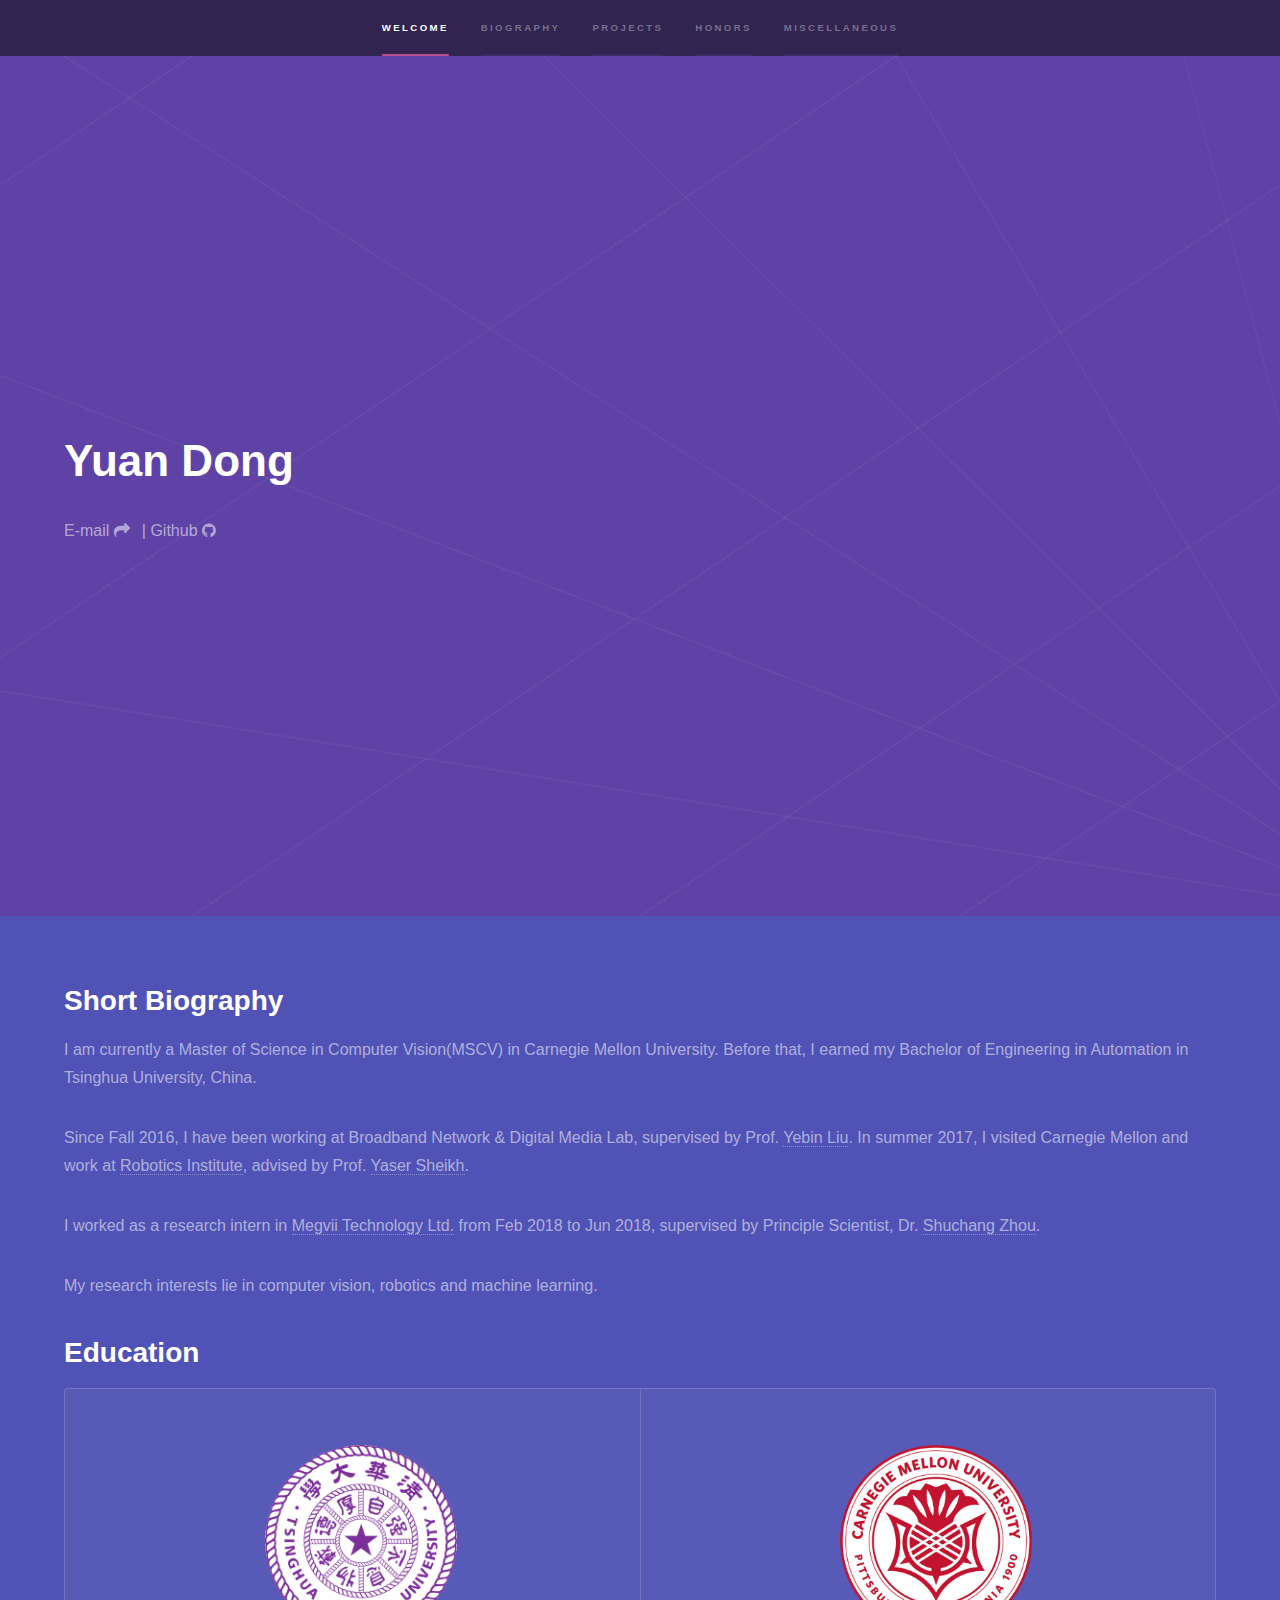
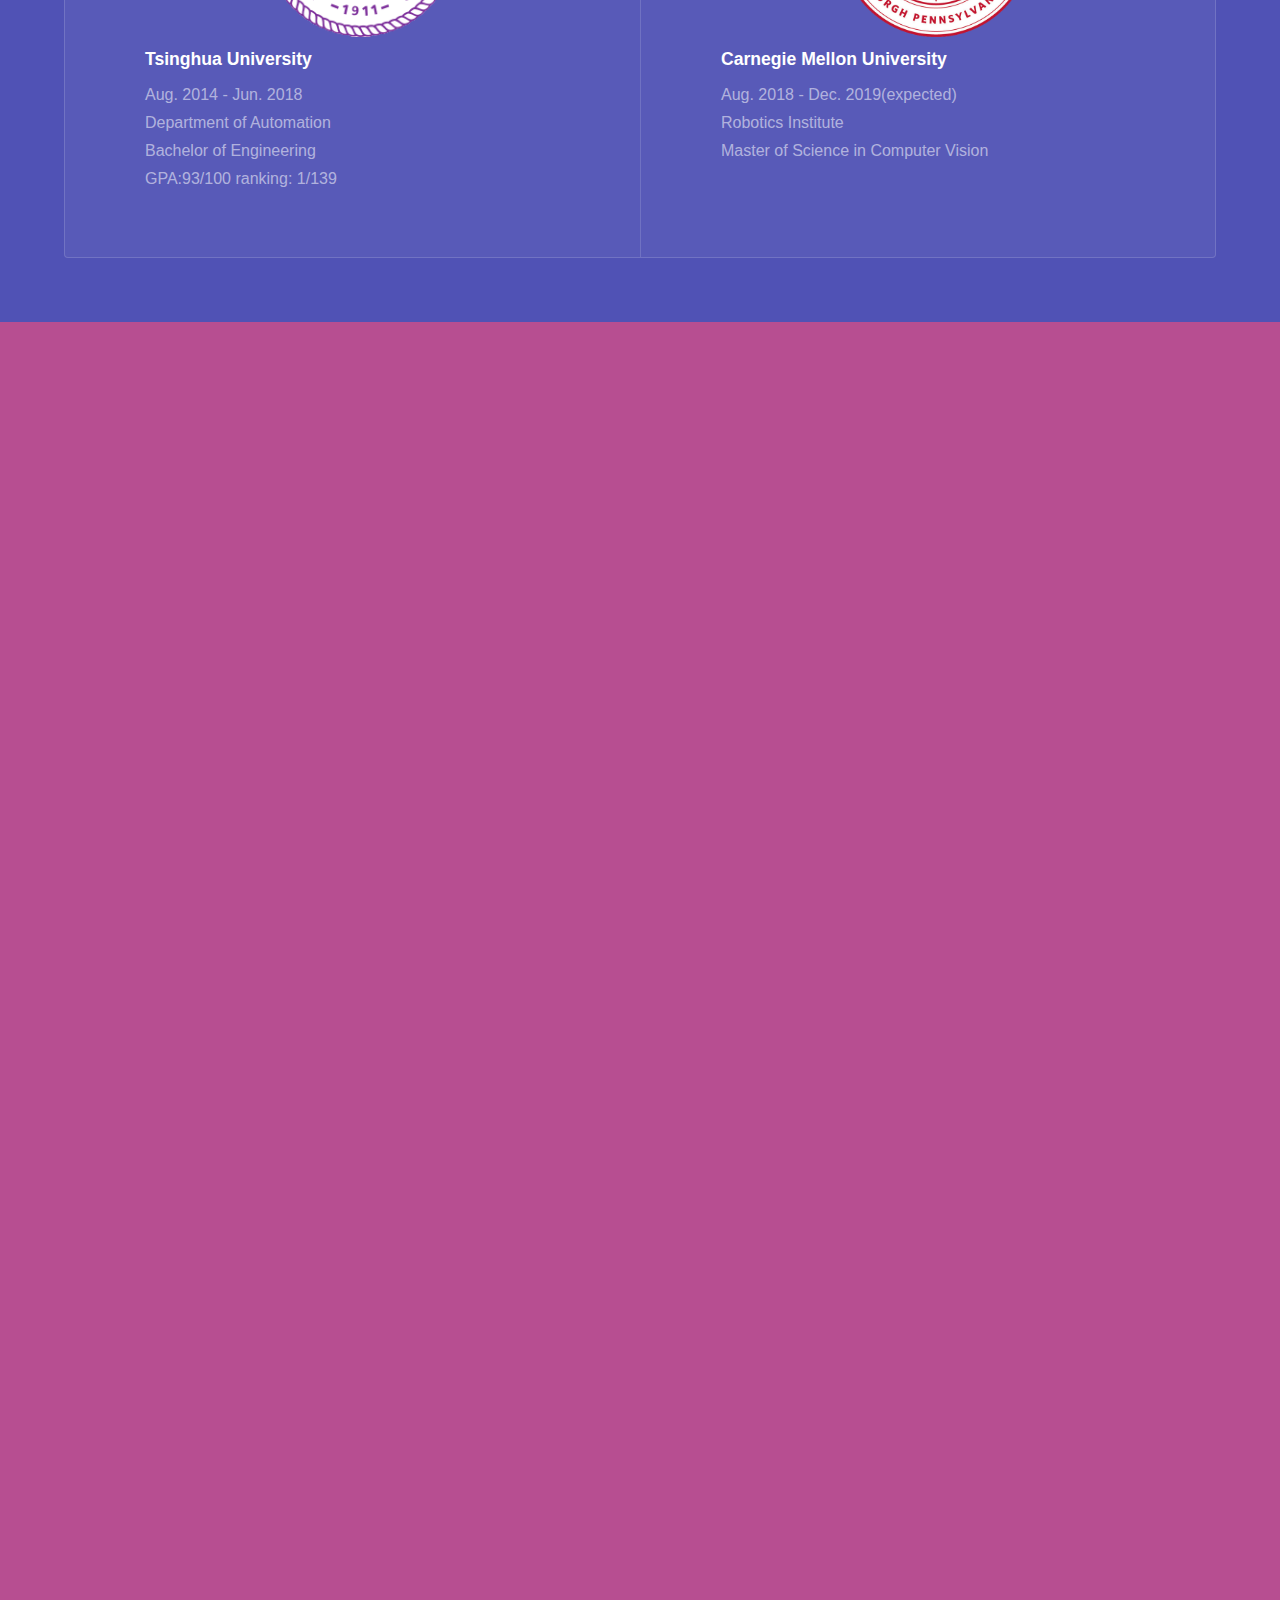
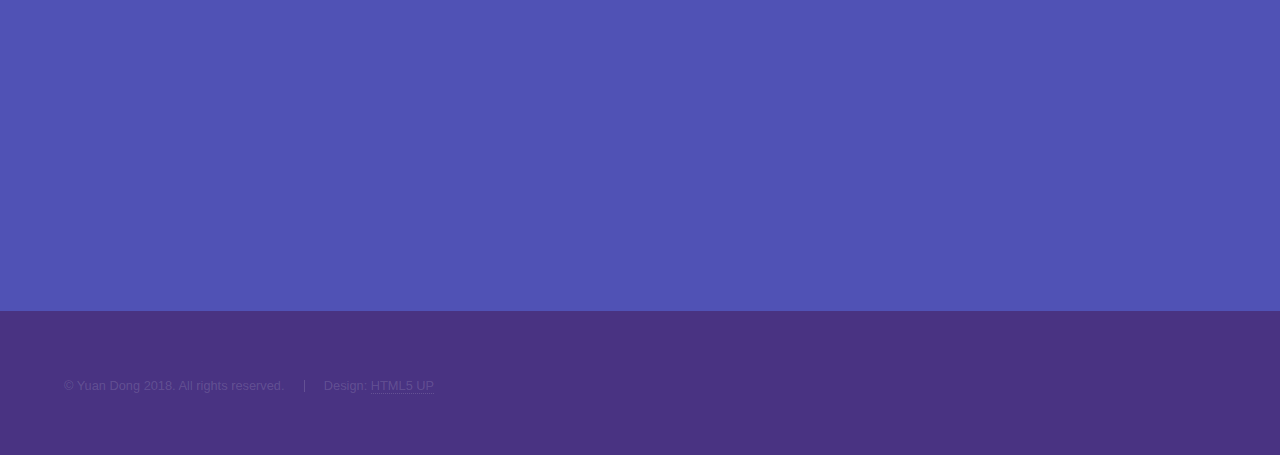
==== index.html @ 5e3b2b88 "add misc" ====
<!DOCTYPE HTML>
<!--
	Hyperspace by HTML5 UP
	html5up.net | @ajlkn
	Free for personal and commercial use under the CCA 3.0 license (html5up.net/license)
-->
<html>
	<head>
        <!-- Global site tag (gtag.js) - Google Analytics -->
        <script async src="https://www.googletagmanager.com/gtag/js?id=UA-108289256-1"></script>
        <script>
          window.dataLayer = window.dataLayer || [];
          function gtag(){dataLayer.push(arguments);}
          gtag('js', new Date());

          gtag('config', 'UA-108289256-1');
        </script>

		<title>Yuan Dong's homepage</title>
		<meta charset="utf-8" />
		<meta name="viewport" content="width=device-width, initial-scale=1" />
		<!--[if lte IE 8]><script src="assets/js/ie/html5shiv.js"></script><![endif]-->
		<link rel="stylesheet" href="assets/css/main.css" />
		<!--[if lte IE 9]><link rel="stylesheet" href="assets/css/ie9.css" /><![endif]-->
		<!--[if lte IE 8]><link rel="stylesheet" href="assets/css/ie8.css" /><![endif]-->
	</head>
	<body>

		<!-- Sidebar -->
			<section id="sidebar">
				<div class="inner">
					<nav>
						<ul>
							<li><a href="#intro">Welcome</a></li>
							<li><a href="#shortbio">Biography</a></li>
							<li><a href="#Projects">Projects</a></li>
							<li><a href="#Honors">Honors</a></li>
							<li><a href="#Others">Miscellaneous</a></li>
						</ul>
					</nav>
				</div>
			</section>

		<!-- Wrapper -->
			<div id="wrapper">

				<!-- Intro -->
					<section id="intro" class="wrapper style1 fullscreen fade-up">
						<div class="inner">
							<h1>Yuan Dong</h1>
                            <ul class="icons">
                                E-mail <li><a href="mailto:ydong142857@gmail.com" class="fa-mail-forward"><span class="label">E-mail</span></a></li>|
                                Github <li><a href="https://github.com/hzsydy" class="fa-github"><span class="label">GitHub</span></a></li>
                            </ul>
						</div>
					</section>

				<!-- shortbio -->
					<section id="shortbio" class="wrapper style2 spotlights">
                        <div class="inner">
                            <section>
                                <div class="content">
                                    <h2>Short Biography</h2>
                                    <p>I am currently a Master of Science in Computer Vision(MSCV) in Carnegie Mellon University. Before that, I earned my Bachelor of Engineering in Automation in Tsinghua University, China.</p>
                                    <p>Since Fall 2016, I have been working at Broadband Network &amp; Digital Media Lab, supervised by Prof. <a href="http://www.liuyebin.com/">Yebin Liu</a>. In summer 2017, I visited Carnegie Mellon and work at <a href="http://ri.cmu.edu/">Robotics Institute</a>, advised by Prof. <a href="http://www.cs.cmu.edu/~yaser/">Yaser Sheikh</a>.</p>
                                    <p>I worked as a research intern in <a href="https://megvii.com/">Megvii Technology Ltd.</a> from Feb 2018 to Jun 2018, supervised by Principle Scientist, Dr. <a href="https://zsc.github.io/">Shuchang Zhou</a>.</p>
                                    <p>My research interests lie in computer vision, robotics and machine learning. </p>
                                </div>
                            </section>
                            <section>
                                <div class="content">
                                    <h2>Education</h2>
                                    <div class="features">
                                        <section>
                                            <img src="images/Tsinghua.png">
                                            <h3>Tsinghua University</h3>
                                            <p>Aug. 2014 - Jun. 2018</p>
                                            <p>Department of Automation</p>
                                            <p>Bachelor of Engineering</p>
                                            <p>GPA:93/100 ranking: 1/139</p>
                                        </section>
                                        <section>
                                            <img src="images/CMU.png">
                                            <h3>Carnegie Mellon University</h3>
                                            <p>Aug. 2018 - Dec. 2019(expected)</p>
                                            <p>Robotics Institute</p>
                                            <p>Master of Science in Computer Vision</p>
                                        </section>
                                    </div>
                                </div>
                            </section>
                        </div>
					</section>

				                   
                <!-- Projects -->
					<section id="Projects" class="wrapper style3 fade-up">
						<div class="inner">
							<section>
								<div class="content">
									<div class="inner">
										<h2>Publications</h2>
										<p> <strong>BodyFusion: Real-time Capture of Human Motion and Surface Geometry Using a Single Depth Camera</strong><br>
										Tao Yu, Kaiwen Guo, Feng Xu, <strong>Yuan Dong</strong>, Zhaoqi Su, Jianhui Zhao, Jianguo Li, Qionghai Dai, and Yebin Liu  <br>
										<em>IEEE International Conference on Computer Vision (ICCV), </em>2017 </p>
									</div>
								</div>
							</section>
							<section>
								<div class="content">
									<div class="inner">
										<h2>Projects</h2>
										<ul>
											<li><strong>Multi-person 3D Pose Estimation from Single Image</strong>
											,Supervised by Prof. <a href="http://www.cs.cmu.edu/~yaser/">Yaser Sheikh</a> from Robotics Institute of Carnegie Mellon University<br>
											<img src="images/shuyan.jpg" width="50%">
											</li>
											<li><strong>Bodyfusion:Real-time Capture of Human Motion and Surface Geometry Using a Single Depth Camera <a href="http://www.liuyebin.com/bodyfusion/bodyfusion.htm">[project page]</a></strong>
											,Supervised by Prof. <a href="http://www.liuyebin.com/">Yebin Liu</a><br>
											<img src="images/bodyfu.jpg" width="50%">
											</li>
											<li><strong>Precise Autonomous Object Manipulation with RGBD Camera and Visual Servo Control <a href="http://tinker.furoc.net/">[project page]</a></strong>
											,Supervised by Prof. <a href="http://www.dae.tsinghua.edu.cn/publish/daeen/4370/2011/20110420151806244498488/20110420151806244498488_.html">Qing Zhuo</a><br>
											<img src="images/tinker.jpg" width="50%">
											</li>
											<li><strong>Autonomous Quadrotor Aerial Robot <a href="http://goo.gl/HDQxFw">[project page]</a></strong>
											,Supervised by Dr. Geng Lu<br>
											<img src="images/iarc.jpg" width="50%">
											</li>
										</ul>
									</div>
								</div>
							</section>
						</div>
					</section>
                    
				<!-- Honors -->
					<section id="Honors" class="wrapper style1 fade-up">
						<div class="inner">
						<section>
							<section>
                            <div class="content">
                                <div class="inner">
                                    <h2>Awards</h2>
                                    <ul>
                                        <li><strong>2017 | Meritorious Winner</strong> of<strong> The Interdisciplinary Contest in Modeling(ICM) 2017</strong>
                                        <br>Top 10% of the world's most participated contest on modeling.<br> </li>
										<li><strong>2016 | 5th place </strong>in<strong> Robocup@Home 2016</strong>
                                        <br>A major competition in robotics for all university students, in which we participated with a team only consisted of undergraduates.<br> </li>
                                        <li><strong>2016 | 2st prize </strong>in<strong> 34th Tsinghua University Challenge Cup</strong>
                                        <br>Top scientific research contest in Tsinghua University.<br> </li>
                                        <li><strong>2013 | 2st prize </strong>in<strong>28th</strong> <strong>China Adolescents Science &amp; Technology Innovation Contest (CASTIC)</strong>
                                        <br>The official scientific research contest held by the government of China.<br> </li>
                                    </ul>
                                </div>
                            </div>
                            </section>
							<section>
                            <div class="content">
                                <div class="inner">
                                    <h2>Leadership</h2>
                                    <ul>
                                        <li><strong>2017 | Chairman of 14th Freshmen C competition, Department of Automation</strong> <a href="https://github.com/hzsydy/XiangGuHuaJi">[project page]</a></li>
                                        <li><strong>2017 | Captain of IARC Tsinghua Team</strong> <a href="http://goo.gl/HDQxFw">[project page]</a></li>
                                        <li><strong>2017 | Captain of RoboCup Tsinghua Team</strong> <a href="http://tinker.furoc.net/">[project page]</a></li>
                                    </ul>
                                </div>
                            </div>
                            </section>
                            <section>
                            <div class="content">
                                <div class="inner">
                                    <h2>Scholarships</h2>
                                    <ul>
                                        <li><strong>2018 | Outstanding Graduates of Department of Automation, Tsinghua University</strong>
                                        <br>Awarded to students with excellent achievements in undergraduate.<br> </li>
                                        <li><strong>2017 | Fang Qiong Zhi Scholarship</strong>
                                        <br>Awarded to the best student in Department of automation, 1/560.<br> </li>
                                        <li><strong>2016 | China National Scholarship</strong>
                                        <br>Highest level of scholarship set by the government of China.<br> </li>
                                        <li><strong>2015 | SK Scholarship</strong>
                                        <br>Awarded to students with outstanding academic and scientific performance.<br> </li>
                                    </ul>
                                </div>
                            </div>
                            </section>
						</div>
					</section>
				<!-- Others -->
					<section id="Others" class="wrapper style2 fade-up">
						<div class="inner">
						<section>
							<section>
                            <div class="content">
                                <div class="inner">
                                    <h2>Miscellaneous</h2>
                                    <ul>
                                        <li>I am a board game geeker. I play many wargames, like Paths of Glory, Here I Stand, La Bataille Series, Operational Combat Series, Axis Empire, War of the Suns, and (though I think it is not a "wargame")Twilight Struggle. <br> 
										I <strong>held the largest Paths of Glory community in China</strong> (with ~30 players till Aug 2018, and the number keeps increasing each month). <br>
										I also <strong>wrote a guide for Paths of Glory beginners</strong> (in Chinese), which have hundreds of views. <br> 
										If you could read Chinese and is interested in World War I, <strong>see <a href="https://hzsydy.gitbook.io/pog/">https://hzsydy.gitbook.io/pog/</a> for the guide</strong>.<br> 
										We are also <strong>constructing an online version of PoG under <a href="https://github.com/hzsydy/Paths_of_Glory">https://github.com/hzsydy/Paths_of_Glory</a>. <a href="mailto:ydong142857@gmail.com">Email me</a> if you are interested in.</strong><br> 
										Besides wargames, I also play Eurogames like Gaia Project, Food Chain Magnate and Through the Ages.</li>
                                    </ul>
                                </div>
                            </div>
                            </section>
						</div>
					</section>
			</div>

		<!-- Footer -->
			<footer id="footer" class="wrapper style1-alt">
				<div class="inner">
					<ul class="menu">
						<li>&copy; Yuan Dong 2018. All rights reserved.</li><li>Design: <a href="http://html5up.net">HTML5 UP</a></li>
					</ul>
				</div>
			</footer>

		<!-- Scripts -->
			<script src="assets/js/jquery.min.js"></script>
			<script src="assets/js/jquery.scrollex.min.js"></script>
			<script src="assets/js/jquery.scrolly.min.js"></script>
			<script src="assets/js/skel.min.js"></script>
			<script src="assets/js/util.js"></script>
			<!--[if lte IE 8]><script src="assets/js/ie/respond.min.js"></script><![endif]-->
			<script src="assets/js/main.js"></script>

	</body>
</html>
---- assets/css/main.css ----
@import url(font-awesome.min.css);

/*
	Hyperspace by HTML5 UP
	html5up.net | @ajlkn
	Free for personal and commercial use under the CCA 3.0 license (html5up.net/license)
*/

/* Reset */

	html, body, div, span, applet, object, iframe, h1, h2, h3, h4, h5, h6, p, blockquote, pre, a, abbr, acronym, address, big, cite, code, del, dfn, em, img, ins, kbd, q, s, samp, small, strike, strong, sub, sup, tt, var, b, u, i, center, dl, dt, dd, ol, ul, li, fieldset, form, label, legend, table, caption, tbody, tfoot, thead, tr, th, td, article, aside, canvas, details, embed, figure, figcaption, footer, header, hgroup, menu, nav, output, ruby, section, summary, time, mark, audio, video {
		margin: 0;
		padding: 0;
		border: 0;
		font-size: 100%;
		font: inherit;
		vertical-align: baseline;
	}

	article, aside, details, figcaption, figure, footer, header, hgroup, menu, nav, section {
		display: block;
	}

	body {
		line-height: 1;
	}

	ol, ul {
		list-style: none;
	}

	blockquote, q {
		quotes: none;
	}

	blockquote:before, blockquote:after, q:before, q:after {
		content: '';
		content: none;
	}

	table {
		border-collapse: collapse;
		border-spacing: 0;
	}

	body {
		-webkit-text-size-adjust: none;
	}

/* Box Model */

	*, *:before, *:after {
		-moz-box-sizing: border-box;
		-webkit-box-sizing: border-box;
		box-sizing: border-box;
	}

/* Grid */

	.row {
		border-bottom: solid 1px transparent;
		-moz-box-sizing: border-box;
		-webkit-box-sizing: border-box;
		box-sizing: border-box;
	}

	.row > * {
		float: left;
		-moz-box-sizing: border-box;
		-webkit-box-sizing: border-box;
		box-sizing: border-box;
	}

	.row:after, .row:before {
		content: '';
		display: block;
		clear: both;
		height: 0;
	}

	.row.uniform > * > :first-child {
		margin-top: 0;
	}

	.row.uniform > * > :last-child {
		margin-bottom: 0;
	}

	.row.\30 \25 > * {
		padding: 0 0 0 0em;
	}

	.row.\30 \25 {
		margin: 0 0 -1px 0em;
	}

	.row.uniform.\30 \25 > * {
		padding: 0em 0 0 0em;
	}

	.row.uniform.\30 \25 {
		margin: 0em 0 -1px 0em;
	}

	.row > * {
		padding: 0 0 0 1.5em;
	}

	.row {
		margin: 0 0 -1px -1.5em;
	}

	.row.uniform > * {
		padding: 1.5em 0 0 1.5em;
	}

	.row.uniform {
		margin: -1.5em 0 -1px -1.5em;
	}

	.row.\32 00\25 > * {
		padding: 0 0 0 3em;
	}

	.row.\32 00\25 {
		margin: 0 0 -1px -3em;
	}

	.row.uniform.\32 00\25 > * {
		padding: 3em 0 0 3em;
	}

	.row.uniform.\32 00\25 {
		margin: -3em 0 -1px -3em;
	}

	.row.\31 50\25 > * {
		padding: 0 0 0 2.25em;
	}

	.row.\31 50\25 {
		margin: 0 0 -1px -2.25em;
	}

	.row.uniform.\31 50\25 > * {
		padding: 2.25em 0 0 2.25em;
	}

	.row.uniform.\31 50\25 {
		margin: -2.25em 0 -1px -2.25em;
	}

	.row.\35 0\25 > * {
		padding: 0 0 0 0.75em;
	}

	.row.\35 0\25 {
		margin: 0 0 -1px -0.75em;
	}

	.row.uniform.\35 0\25 > * {
		padding: 0.75em 0 0 0.75em;
	}

	.row.uniform.\35 0\25 {
		margin: -0.75em 0 -1px -0.75em;
	}

	.row.\32 5\25 > * {
		padding: 0 0 0 0.375em;
	}

	.row.\32 5\25 {
		margin: 0 0 -1px -0.375em;
	}

	.row.uniform.\32 5\25 > * {
		padding: 0.375em 0 0 0.375em;
	}

	.row.uniform.\32 5\25 {
		margin: -0.375em 0 -1px -0.375em;
	}

	.\31 2u, .\31 2u\24 {
		width: 100%;
		clear: none;
		margin-left: 0;
	}

	.\31 1u, .\31 1u\24 {
		width: 91.6666666667%;
		clear: none;
		margin-left: 0;
	}

	.\31 0u, .\31 0u\24 {
		width: 83.3333333333%;
		clear: none;
		margin-left: 0;
	}

	.\39 u, .\39 u\24 {
		width: 75%;
		clear: none;
		margin-left: 0;
	}

	.\38 u, .\38 u\24 {
		width: 66.6666666667%;
		clear: none;
		margin-left: 0;
	}

	.\37 u, .\37 u\24 {
		width: 58.3333333333%;
		clear: none;
		margin-left: 0;
	}

	.\36 u, .\36 u\24 {
		width: 50%;
		clear: none;
		margin-left: 0;
	}

	.\35 u, .\35 u\24 {
		width: 41.6666666667%;
		clear: none;
		margin-left: 0;
	}

	.\34 u, .\34 u\24 {
		width: 33.3333333333%;
		clear: none;
		margin-left: 0;
	}

	.\33 u, .\33 u\24 {
		width: 25%;
		clear: none;
		margin-left: 0;
	}

	.\32 u, .\32 u\24 {
		width: 16.6666666667%;
		clear: none;
		margin-left: 0;
	}

	.\31 u, .\31 u\24 {
		width: 8.3333333333%;
		clear: none;
		margin-left: 0;
	}

	.\31 2u\24 + *,
	.\31 1u\24 + *,
	.\31 0u\24 + *,
	.\39 u\24 + *,
	.\38 u\24 + *,
	.\37 u\24 + *,
	.\36 u\24 + *,
	.\35 u\24 + *,
	.\34 u\24 + *,
	.\33 u\24 + *,
	.\32 u\24 + *,
	.\31 u\24 + * {
		clear: left;
	}

	.\-11u {
		margin-left: 91.66667%;
	}

	.\-10u {
		margin-left: 83.33333%;
	}

	.\-9u {
		margin-left: 75%;
	}

	.\-8u {
		margin-left: 66.66667%;
	}

	.\-7u {
		margin-left: 58.33333%;
	}

	.\-6u {
		margin-left: 50%;
	}

	.\-5u {
		margin-left: 41.66667%;
	}

	.\-4u {
		margin-left: 33.33333%;
	}

	.\-3u {
		margin-left: 25%;
	}

	.\-2u {
		margin-left: 16.66667%;
	}

	.\-1u {
		margin-left: 8.33333%;
	}

	@media screen and (max-width: 1680px) {

		.row > * {
			padding: 0 0 0 1.5em;
		}

		.row {
			margin: 0 0 -1px -1.5em;
		}

		.row.uniform > * {
			padding: 1.5em 0 0 1.5em;
		}

		.row.uniform {
			margin: -1.5em 0 -1px -1.5em;
		}

		.row.\32 00\25 > * {
			padding: 0 0 0 3em;
		}

		.row.\32 00\25 {
			margin: 0 0 -1px -3em;
		}

		.row.uniform.\32 00\25 > * {
			padding: 3em 0 0 3em;
		}

		.row.uniform.\32 00\25 {
			margin: -3em 0 -1px -3em;
		}

		.row.\31 50\25 > * {
			padding: 0 0 0 2.25em;
		}

		.row.\31 50\25 {
			margin: 0 0 -1px -2.25em;
		}

		.row.uniform.\31 50\25 > * {
			padding: 2.25em 0 0 2.25em;
		}

		.row.uniform.\31 50\25 {
			margin: -2.25em 0 -1px -2.25em;
		}

		.row.\35 0\25 > * {
			padding: 0 0 0 0.75em;
		}

		.row.\35 0\25 {
			margin: 0 0 -1px -0.75em;
		}

		.row.uniform.\35 0\25 > * {
			padding: 0.75em 0 0 0.75em;
		}

		.row.uniform.\35 0\25 {
			margin: -0.75em 0 -1px -0.75em;
		}

		.row.\32 5\25 > * {
			padding: 0 0 0 0.375em;
		}

		.row.\32 5\25 {
			margin: 0 0 -1px -0.375em;
		}

		.row.uniform.\32 5\25 > * {
			padding: 0.375em 0 0 0.375em;
		}

		.row.uniform.\32 5\25 {
			margin: -0.375em 0 -1px -0.375em;
		}

		.\31 2u\28xlarge\29, .\31 2u\24\28xlarge\29 {
			width: 100%;
			clear: none;
			margin-left: 0;
		}

		.\31 1u\28xlarge\29, .\31 1u\24\28xlarge\29 {
			width: 91.6666666667%;
			clear: none;
			margin-left: 0;
		}

		.\31 0u\28xlarge\29, .\31 0u\24\28xlarge\29 {
			width: 83.3333333333%;
			clear: none;
			margin-left: 0;
		}

		.\39 u\28xlarge\29, .\39 u\24\28xlarge\29 {
			width: 75%;
			clear: none;
			margin-left: 0;
		}

		.\38 u\28xlarge\29, .\38 u\24\28xlarge\29 {
			width: 66.6666666667%;
			clear: none;
			margin-left: 0;
		}

		.\37 u\28xlarge\29, .\37 u\24\28xlarge\29 {
			width: 58.3333333333%;
			clear: none;
			margin-left: 0;
		}

		.\36 u\28xlarge\29, .\36 u\24\28xlarge\29 {
			width: 50%;
			clear: none;
			margin-left: 0;
		}

		.\35 u\28xlarge\29, .\35 u\24\28xlarge\29 {
			width: 41.6666666667%;
			clear: none;
			margin-left: 0;
		}

		.\34 u\28xlarge\29, .\34 u\24\28xlarge\29 {
			width: 33.3333333333%;
			clear: none;
			margin-left: 0;
		}

		.\33 u\28xlarge\29, .\33 u\24\28xlarge\29 {
			width: 25%;
			clear: none;
			margin-left: 0;
		}

		.\32 u\28xlarge\29, .\32 u\24\28xlarge\29 {
			width: 16.6666666667%;
			clear: none;
			margin-left: 0;
		}

		.\31 u\28xlarge\29, .\31 u\24\28xlarge\29 {
			width: 8.3333333333%;
			clear: none;
			margin-left: 0;
		}

		.\31 2u\24\28xlarge\29 + *,
		.\31 1u\24\28xlarge\29 + *,
		.\31 0u\24\28xlarge\29 + *,
		.\39 u\24\28xlarge\29 + *,
		.\38 u\24\28xlarge\29 + *,
		.\37 u\24\28xlarge\29 + *,
		.\36 u\24\28xlarge\29 + *,
		.\35 u\24\28xlarge\29 + *,
		.\34 u\24\28xlarge\29 + *,
		.\33 u\24\28xlarge\29 + *,
		.\32 u\24\28xlarge\29 + *,
		.\31 u\24\28xlarge\29 + * {
			clear: left;
		}

		.\-11u\28xlarge\29 {
			margin-left: 91.66667%;
		}

		.\-10u\28xlarge\29 {
			margin-left: 83.33333%;
		}

		.\-9u\28xlarge\29 {
			margin-left: 75%;
		}

		.\-8u\28xlarge\29 {
			margin-left: 66.66667%;
		}

		.\-7u\28xlarge\29 {
			margin-left: 58.33333%;
		}

		.\-6u\28xlarge\29 {
			margin-left: 50%;
		}

		.\-5u\28xlarge\29 {
			margin-left: 41.66667%;
		}

		.\-4u\28xlarge\29 {
			margin-left: 33.33333%;
		}

		.\-3u\28xlarge\29 {
			margin-left: 25%;
		}

		.\-2u\28xlarge\29 {
			margin-left: 16.66667%;
		}

		.\-1u\28xlarge\29 {
			margin-left: 8.33333%;
		}

	}

	@media screen and (max-width: 1280px) {

		.row > * {
			padding: 0 0 0 1.5em;
		}

		.row {
			margin: 0 0 -1px -1.5em;
		}

		.row.uniform > * {
			padding: 1.5em 0 0 1.5em;
		}

		.row.uniform {
			margin: -1.5em 0 -1px -1.5em;
		}

		.row.\32 00\25 > * {
			padding: 0 0 0 3em;
		}

		.row.\32 00\25 {
			margin: 0 0 -1px -3em;
		}

		.row.uniform.\32 00\25 > * {
			padding: 3em 0 0 3em;
		}

		.row.uniform.\32 00\25 {
			margin: -3em 0 -1px -3em;
		}

		.row.\31 50\25 > * {
			padding: 0 0 0 2.25em;
		}

		.row.\31 50\25 {
			margin: 0 0 -1px -2.25em;
		}

		.row.uniform.\31 50\25 > * {
			padding: 2.25em 0 0 2.25em;
		}

		.row.uniform.\31 50\25 {
			margin: -2.25em 0 -1px -2.25em;
		}

		.row.\35 0\25 > * {
			padding: 0 0 0 0.75em;
		}

		.row.\35 0\25 {
			margin: 0 0 -1px -0.75em;
		}

		.row.uniform.\35 0\25 > * {
			padding: 0.75em 0 0 0.75em;
		}

		.row.uniform.\35 0\25 {
			margin: -0.75em 0 -1px -0.75em;
		}

		.row.\32 5\25 > * {
			padding: 0 0 0 0.375em;
		}

		.row.\32 5\25 {
			margin: 0 0 -1px -0.375em;
		}

		.row.uniform.\32 5\25 > * {
			padding: 0.375em 0 0 0.375em;
		}

		.row.uniform.\32 5\25 {
			margin: -0.375em 0 -1px -0.375em;
		}

		.\31 2u\28large\29, .\31 2u\24\28large\29 {
			width: 100%;
			clear: none;
			margin-left: 0;
		}

		.\31 1u\28large\29, .\31 1u\24\28large\29 {
			width: 91.6666666667%;
			clear: none;
			margin-left: 0;
		}

		.\31 0u\28large\29, .\31 0u\24\28large\29 {
			width: 83.3333333333%;
			clear: none;
			margin-left: 0;
		}

		.\39 u\28large\29, .\39 u\24\28large\29 {
			width: 75%;
			clear: none;
			margin-left: 0;
		}

		.\38 u\28large\29, .\38 u\24\28large\29 {
			width: 66.6666666667%;
			clear: none;
			margin-left: 0;
		}

		.\37 u\28large\29, .\37 u\24\28large\29 {
			width: 58.3333333333%;
			clear: none;
			margin-left: 0;
		}

		.\36 u\28large\29, .\36 u\24\28large\29 {
			width: 50%;
			clear: none;
			margin-left: 0;
		}

		.\35 u\28large\29, .\35 u\24\28large\29 {
			width: 41.6666666667%;
			clear: none;
			margin-left: 0;
		}

		.\34 u\28large\29, .\34 u\24\28large\29 {
			width: 33.3333333333%;
			clear: none;
			margin-left: 0;
		}

		.\33 u\28large\29, .\33 u\24\28large\29 {
			width: 25%;
			clear: none;
			margin-left: 0;
		}

		.\32 u\28large\29, .\32 u\24\28large\29 {
			width: 16.6666666667%;
			clear: none;
			margin-left: 0;
		}

		.\31 u\28large\29, .\31 u\24\28large\29 {
			width: 8.3333333333%;
			clear: none;
			margin-left: 0;
		}

		.\31 2u\24\28large\29 + *,
		.\31 1u\24\28large\29 + *,
		.\31 0u\24\28large\29 + *,
		.\39 u\24\28large\29 + *,
		.\38 u\24\28large\29 + *,
		.\37 u\24\28large\29 + *,
		.\36 u\24\28large\29 + *,
		.\35 u\24\28large\29 + *,
		.\34 u\24\28large\29 + *,
		.\33 u\24\28large\29 + *,
		.\32 u\24\28large\29 + *,
		.\31 u\24\28large\29 + * {
			clear: left;
		}

		.\-11u\28large\29 {
			margin-left: 91.66667%;
		}

		.\-10u\28large\29 {
			margin-left: 83.33333%;
		}

		.\-9u\28large\29 {
			margin-left: 75%;
		}

		.\-8u\28large\29 {
			margin-left: 66.66667%;
		}

		.\-7u\28large\29 {
			margin-left: 58.33333%;
		}

		.\-6u\28large\29 {
			margin-left: 50%;
		}

		.\-5u\28large\29 {
			margin-left: 41.66667%;
		}

		.\-4u\28large\29 {
			margin-left: 33.33333%;
		}

		.\-3u\28large\29 {
			margin-left: 25%;
		}

		.\-2u\28large\29 {
			margin-left: 16.66667%;
		}

		.\-1u\28large\29 {
			margin-left: 8.33333%;
		}

	}

	@media screen and (max-width: 980px) {

		.row > * {
			padding: 0 0 0 1.5em;
		}

		.row {
			margin: 0 0 -1px -1.5em;
		}

		.row.uniform > * {
			padding: 1.5em 0 0 1.5em;
		}

		.row.uniform {
			margin: -1.5em 0 -1px -1.5em;
		}

		.row.\32 00\25 > * {
			padding: 0 0 0 3em;
		}

		.row.\32 00\25 {
			margin: 0 0 -1px -3em;
		}

		.row.uniform.\32 00\25 > * {
			padding: 3em 0 0 3em;
		}

		.row.uniform.\32 00\25 {
			margin: -3em 0 -1px -3em;
		}

		.row.\31 50\25 > * {
			padding: 0 0 0 2.25em;
		}

		.row.\31 50\25 {
			margin: 0 0 -1px -2.25em;
		}

		.row.uniform.\31 50\25 > * {
			padding: 2.25em 0 0 2.25em;
		}

		.row.uniform.\31 50\25 {
			margin: -2.25em 0 -1px -2.25em;
		}

		.row.\35 0\25 > * {
			padding: 0 0 0 0.75em;
		}

		.row.\35 0\25 {
			margin: 0 0 -1px -0.75em;
		}

		.row.uniform.\35 0\25 > * {
			padding: 0.75em 0 0 0.75em;
		}

		.row.uniform.\35 0\25 {
			margin: -0.75em 0 -1px -0.75em;
		}

		.row.\32 5\25 > * {
			padding: 0 0 0 0.375em;
		}

		.row.\32 5\25 {
			margin: 0 0 -1px -0.375em;
		}

		.row.uniform.\32 5\25 > * {
			padding: 0.375em 0 0 0.375em;
		}

		.row.uniform.\32 5\25 {
			margin: -0.375em 0 -1px -0.375em;
		}

		.\31 2u\28medium\29, .\31 2u\24\28medium\29 {
			width: 100%;
			clear: none;
			margin-left: 0;
		}

		.\31 1u\28medium\29, .\31 1u\24\28medium\29 {
			width: 91.6666666667%;
			clear: none;
			margin-left: 0;
		}

		.\31 0u\28medium\29, .\31 0u\24\28medium\29 {
			width: 83.3333333333%;
			clear: none;
			margin-left: 0;
		}

		.\39 u\28medium\29, .\39 u\24\28medium\29 {
			width: 75%;
			clear: none;
			margin-left: 0;
		}

		.\38 u\28medium\29, .\38 u\24\28medium\29 {
			width: 66.6666666667%;
			clear: none;
			margin-left: 0;
		}

		.\37 u\28medium\29, .\37 u\24\28medium\29 {
			width: 58.3333333333%;
			clear: none;
			margin-left: 0;
		}

		.\36 u\28medium\29, .\36 u\24\28medium\29 {
			width: 50%;
			clear: none;
			margin-left: 0;
		}

		.\35 u\28medium\29, .\35 u\24\28medium\29 {
			width: 41.6666666667%;
			clear: none;
			margin-left: 0;
		}

		.\34 u\28medium\29, .\34 u\24\28medium\29 {
			width: 33.3333333333%;
			clear: none;
			margin-left: 0;
		}

		.\33 u\28medium\29, .\33 u\24\28medium\29 {
			width: 25%;
			clear: none;
			margin-left: 0;
		}

		.\32 u\28medium\29, .\32 u\24\28medium\29 {
			width: 16.6666666667%;
			clear: none;
			margin-left: 0;
		}

		.\31 u\28medium\29, .\31 u\24\28medium\29 {
			width: 8.3333333333%;
			clear: none;
			margin-left: 0;
		}

		.\31 2u\24\28medium\29 + *,
		.\31 1u\24\28medium\29 + *,
		.\31 0u\24\28medium\29 + *,
		.\39 u\24\28medium\29 + *,
		.\38 u\24\28medium\29 + *,
		.\37 u\24\28medium\29 + *,
		.\36 u\24\28medium\29 + *,
		.\35 u\24\28medium\29 + *,
		.\34 u\24\28medium\29 + *,
		.\33 u\24\28medium\29 + *,
		.\32 u\24\28medium\29 + *,
		.\31 u\24\28medium\29 + * {
			clear: left;
		}

		.\-11u\28medium\29 {
			margin-left: 91.66667%;
		}

		.\-10u\28medium\29 {
			margin-left: 83.33333%;
		}

		.\-9u\28medium\29 {
			margin-left: 75%;
		}

		.\-8u\28medium\29 {
			margin-left: 66.66667%;
		}

		.\-7u\28medium\29 {
			margin-left: 58.33333%;
		}

		.\-6u\28medium\29 {
			margin-left: 50%;
		}

		.\-5u\28medium\29 {
			margin-left: 41.66667%;
		}

		.\-4u\28medium\29 {
			margin-left: 33.33333%;
		}

		.\-3u\28medium\29 {
			margin-left: 25%;
		}

		.\-2u\28medium\29 {
			margin-left: 16.66667%;
		}

		.\-1u\28medium\29 {
			margin-left: 8.33333%;
		}

	}

	@media screen and (max-width: 736px) {

		.row > * {
			padding: 0 0 0 1.5em;
		}

		.row {
			margin: 0 0 -1px -1.5em;
		}

		.row.uniform > * {
			padding: 1.5em 0 0 1.5em;
		}

		.row.uniform {
			margin: -1.5em 0 -1px -1.5em;
		}

		.row.\32 00\25 > * {
			padding: 0 0 0 3em;
		}

		.row.\32 00\25 {
			margin: 0 0 -1px -3em;
		}

		.row.uniform.\32 00\25 > * {
			padding: 3em 0 0 3em;
		}

		.row.uniform.\32 00\25 {
			margin: -3em 0 -1px -3em;
		}

		.row.\31 50\25 > * {
			padding: 0 0 0 2.25em;
		}

		.row.\31 50\25 {
			margin: 0 0 -1px -2.25em;
		}

		.row.uniform.\31 50\25 > * {
			padding: 2.25em 0 0 2.25em;
		}

		.row.uniform.\31 50\25 {
			margin: -2.25em 0 -1px -2.25em;
		}

		.row.\35 0\25 > * {
			padding: 0 0 0 0.75em;
		}

		.row.\35 0\25 {
			margin: 0 0 -1px -0.75em;
		}

		.row.uniform.\35 0\25 > * {
			padding: 0.75em 0 0 0.75em;
		}

		.row.uniform.\35 0\25 {
			margin: -0.75em 0 -1px -0.75em;
		}

		.row.\32 5\25 > * {
			padding: 0 0 0 0.375em;
		}

		.row.\32 5\25 {
			margin: 0 0 -1px -0.375em;
		}

		.row.uniform.\32 5\25 > * {
			padding: 0.375em 0 0 0.375em;
		}

		.row.uniform.\32 5\25 {
			margin: -0.375em 0 -1px -0.375em;
		}

		.\31 2u\28small\29, .\31 2u\24\28small\29 {
			width: 100%;
			clear: none;
			margin-left: 0;
		}

		.\31 1u\28small\29, .\31 1u\24\28small\29 {
			width: 91.6666666667%;
			clear: none;
			margin-left: 0;
		}

		.\31 0u\28small\29, .\31 0u\24\28small\29 {
			width: 83.3333333333%;
			clear: none;
			margin-left: 0;
		}

		.\39 u\28small\29, .\39 u\24\28small\29 {
			width: 75%;
			clear: none;
			margin-left: 0;
		}

		.\38 u\28small\29, .\38 u\24\28small\29 {
			width: 66.6666666667%;
			clear: none;
			margin-left: 0;
		}

		.\37 u\28small\29, .\37 u\24\28small\29 {
			width: 58.3333333333%;
			clear: none;
			margin-left: 0;
		}

		.\36 u\28small\29, .\36 u\24\28small\29 {
			width: 50%;
			clear: none;
			margin-left: 0;
		}

		.\35 u\28small\29, .\35 u\24\28small\29 {
			width: 41.6666666667%;
			clear: none;
			margin-left: 0;
		}

		.\34 u\28small\29, .\34 u\24\28small\29 {
			width: 33.3333333333%;
			clear: none;
			margin-left: 0;
		}

		.\33 u\28small\29, .\33 u\24\28small\29 {
			width: 25%;
			clear: none;
			margin-left: 0;
		}

		.\32 u\28small\29, .\32 u\24\28small\29 {
			width: 16.6666666667%;
			clear: none;
			margin-left: 0;
		}

		.\31 u\28small\29, .\31 u\24\28small\29 {
			width: 8.3333333333%;
			clear: none;
			margin-left: 0;
		}

		.\31 2u\24\28small\29 + *,
		.\31 1u\24\28small\29 + *,
		.\31 0u\24\28small\29 + *,
		.\39 u\24\28small\29 + *,
		.\38 u\24\28small\29 + *,
		.\37 u\24\28small\29 + *,
		.\36 u\24\28small\29 + *,
		.\35 u\24\28small\29 + *,
		.\34 u\24\28small\29 + *,
		.\33 u\24\28small\29 + *,
		.\32 u\24\28small\29 + *,
		.\31 u\24\28small\29 + * {
			clear: left;
		}

		.\-11u\28small\29 {
			margin-left: 91.66667%;
		}

		.\-10u\28small\29 {
			margin-left: 83.33333%;
		}

		.\-9u\28small\29 {
			margin-left: 75%;
		}

		.\-8u\28small\29 {
			margin-left: 66.66667%;
		}

		.\-7u\28small\29 {
			margin-left: 58.33333%;
		}

		.\-6u\28small\29 {
			margin-left: 50%;
		}

		.\-5u\28small\29 {
			margin-left: 41.66667%;
		}

		.\-4u\28small\29 {
			margin-left: 33.33333%;
		}

		.\-3u\28small\29 {
			margin-left: 25%;
		}

		.\-2u\28small\29 {
			margin-left: 16.66667%;
		}

		.\-1u\28small\29 {
			margin-left: 8.33333%;
		}

	}

	@media screen and (max-width: 480px) {

		.row > * {
			padding: 0 0 0 1.5em;
		}

		.row {
			margin: 0 0 -1px -1.5em;
		}

		.row.uniform > * {
			padding: 1.5em 0 0 1.5em;
		}

		.row.uniform {
			margin: -1.5em 0 -1px -1.5em;
		}

		.row.\32 00\25 > * {
			padding: 0 0 0 3em;
		}

		.row.\32 00\25 {
			margin: 0 0 -1px -3em;
		}

		.row.uniform.\32 00\25 > * {
			padding: 3em 0 0 3em;
		}

		.row.uniform.\32 00\25 {
			margin: -3em 0 -1px -3em;
		}

		.row.\31 50\25 > * {
			padding: 0 0 0 2.25em;
		}

		.row.\31 50\25 {
			margin: 0 0 -1px -2.25em;
		}

		.row.uniform.\31 50\25 > * {
			padding: 2.25em 0 0 2.25em;
		}

		.row.uniform.\31 50\25 {
			margin: -2.25em 0 -1px -2.25em;
		}

		.row.\35 0\25 > * {
			padding: 0 0 0 0.75em;
		}

		.row.\35 0\25 {
			margin: 0 0 -1px -0.75em;
		}

		.row.uniform.\35 0\25 > * {
			padding: 0.75em 0 0 0.75em;
		}

		.row.uniform.\35 0\25 {
			margin: -0.75em 0 -1px -0.75em;
		}

		.row.\32 5\25 > * {
			padding: 0 0 0 0.375em;
		}

		.row.\32 5\25 {
			margin: 0 0 -1px -0.375em;
		}

		.row.uniform.\32 5\25 > * {
			padding: 0.375em 0 0 0.375em;
		}

		.row.uniform.\32 5\25 {
			margin: -0.375em 0 -1px -0.375em;
		}

		.\31 2u\28xsmall\29, .\31 2u\24\28xsmall\29 {
			width: 100%;
			clear: none;
			margin-left: 0;
		}

		.\31 1u\28xsmall\29, .\31 1u\24\28xsmall\29 {
			width: 91.6666666667%;
			clear: none;
			margin-left: 0;
		}

		.\31 0u\28xsmall\29, .\31 0u\24\28xsmall\29 {
			width: 83.3333333333%;
			clear: none;
			margin-left: 0;
		}

		.\39 u\28xsmall\29, .\39 u\24\28xsmall\29 {
			width: 75%;
			clear: none;
			margin-left: 0;
		}

		.\38 u\28xsmall\29, .\38 u\24\28xsmall\29 {
			width: 66.6666666667%;
			clear: none;
			margin-left: 0;
		}

		.\37 u\28xsmall\29, .\37 u\24\28xsmall\29 {
			width: 58.3333333333%;
			clear: none;
			margin-left: 0;
		}

		.\36 u\28xsmall\29, .\36 u\24\28xsmall\29 {
			width: 50%;
			clear: none;
			margin-left: 0;
		}

		.\35 u\28xsmall\29, .\35 u\24\28xsmall\29 {
			width: 41.6666666667%;
			clear: none;
			margin-left: 0;
		}

		.\34 u\28xsmall\29, .\34 u\24\28xsmall\29 {
			width: 33.3333333333%;
			clear: none;
			margin-left: 0;
		}

		.\33 u\28xsmall\29, .\33 u\24\28xsmall\29 {
			width: 25%;
			clear: none;
			margin-left: 0;
		}

		.\32 u\28xsmall\29, .\32 u\24\28xsmall\29 {
			width: 16.6666666667%;
			clear: none;
			margin-left: 0;
		}

		.\31 u\28xsmall\29, .\31 u\24\28xsmall\29 {
			width: 8.3333333333%;
			clear: none;
			margin-left: 0;
		}

		.\31 2u\24\28xsmall\29 + *,
		.\31 1u\24\28xsmall\29 + *,
		.\31 0u\24\28xsmall\29 + *,
		.\39 u\24\28xsmall\29 + *,
		.\38 u\24\28xsmall\29 + *,
		.\37 u\24\28xsmall\29 + *,
		.\36 u\24\28xsmall\29 + *,
		.\35 u\24\28xsmall\29 + *,
		.\34 u\24\28xsmall\29 + *,
		.\33 u\24\28xsmall\29 + *,
		.\32 u\24\28xsmall\29 + *,
		.\31 u\24\28xsmall\29 + * {
			clear: left;
		}

		.\-11u\28xsmall\29 {
			margin-left: 91.66667%;
		}

		.\-10u\28xsmall\29 {
			margin-left: 83.33333%;
		}

		.\-9u\28xsmall\29 {
			margin-left: 75%;
		}

		.\-8u\28xsmall\29 {
			margin-left: 66.66667%;
		}

		.\-7u\28xsmall\29 {
			margin-left: 58.33333%;
		}

		.\-6u\28xsmall\29 {
			margin-left: 50%;
		}

		.\-5u\28xsmall\29 {
			margin-left: 41.66667%;
		}

		.\-4u\28xsmall\29 {
			margin-left: 33.33333%;
		}

		.\-3u\28xsmall\29 {
			margin-left: 25%;
		}

		.\-2u\28xsmall\29 {
			margin-left: 16.66667%;
		}

		.\-1u\28xsmall\29 {
			margin-left: 8.33333%;
		}

	}

	@media screen and (max-width: 360px) {

		.row > * {
			padding: 0 0 0 1.5em;
		}

		.row {
			margin: 0 0 -1px -1.5em;
		}

		.row.uniform > * {
			padding: 1.5em 0 0 1.5em;
		}

		.row.uniform {
			margin: -1.5em 0 -1px -1.5em;
		}

		.row.\32 00\25 > * {
			padding: 0 0 0 3em;
		}

		.row.\32 00\25 {
			margin: 0 0 -1px -3em;
		}

		.row.uniform.\32 00\25 > * {
			padding: 3em 0 0 3em;
		}

		.row.uniform.\32 00\25 {
			margin: -3em 0 -1px -3em;
		}

		.row.\31 50\25 > * {
			padding: 0 0 0 2.25em;
		}

		.row.\31 50\25 {
			margin: 0 0 -1px -2.25em;
		}

		.row.uniform.\31 50\25 > * {
			padding: 2.25em 0 0 2.25em;
		}

		.row.uniform.\31 50\25 {
			margin: -2.25em 0 -1px -2.25em;
		}

		.row.\35 0\25 > * {
			padding: 0 0 0 0.75em;
		}

		.row.\35 0\25 {
			margin: 0 0 -1px -0.75em;
		}

		.row.uniform.\35 0\25 > * {
			padding: 0.75em 0 0 0.75em;
		}

		.row.uniform.\35 0\25 {
			margin: -0.75em 0 -1px -0.75em;
		}

		.row.\32 5\25 > * {
			padding: 0 0 0 0.375em;
		}

		.row.\32 5\25 {
			margin: 0 0 -1px -0.375em;
		}

		.row.uniform.\32 5\25 > * {
			padding: 0.375em 0 0 0.375em;
		}

		.row.uniform.\32 5\25 {
			margin: -0.375em 0 -1px -0.375em;
		}

		.\31 2u\28xxsmall\29, .\31 2u\24\28xxsmall\29 {
			width: 100%;
			clear: none;
			margin-left: 0;
		}

		.\31 1u\28xxsmall\29, .\31 1u\24\28xxsmall\29 {
			width: 91.6666666667%;
			clear: none;
			margin-left: 0;
		}

		.\31 0u\28xxsmall\29, .\31 0u\24\28xxsmall\29 {
			width: 83.3333333333%;
			clear: none;
			margin-left: 0;
		}

		.\39 u\28xxsmall\29, .\39 u\24\28xxsmall\29 {
			width: 75%;
			clear: none;
			margin-left: 0;
		}

		.\38 u\28xxsmall\29, .\38 u\24\28xxsmall\29 {
			width: 66.6666666667%;
			clear: none;
			margin-left: 0;
		}

		.\37 u\28xxsmall\29, .\37 u\24\28xxsmall\29 {
			width: 58.3333333333%;
			clear: none;
			margin-left: 0;
		}

		.\36 u\28xxsmall\29, .\36 u\24\28xxsmall\29 {
			width: 50%;
			clear: none;
			margin-left: 0;
		}

		.\35 u\28xxsmall\29, .\35 u\24\28xxsmall\29 {
			width: 41.6666666667%;
			clear: none;
			margin-left: 0;
		}

		.\34 u\28xxsmall\29, .\34 u\24\28xxsmall\29 {
			width: 33.3333333333%;
			clear: none;
			margin-left: 0;
		}

		.\33 u\28xxsmall\29, .\33 u\24\28xxsmall\29 {
			width: 25%;
			clear: none;
			margin-left: 0;
		}

		.\32 u\28xxsmall\29, .\32 u\24\28xxsmall\29 {
			width: 16.6666666667%;
			clear: none;
			margin-left: 0;
		}

		.\31 u\28xxsmall\29, .\31 u\24\28xxsmall\29 {
			width: 8.3333333333%;
			clear: none;
			margin-left: 0;
		}

		.\31 2u\24\28xxsmall\29 + *,
		.\31 1u\24\28xxsmall\29 + *,
		.\31 0u\24\28xxsmall\29 + *,
		.\39 u\24\28xxsmall\29 + *,
		.\38 u\24\28xxsmall\29 + *,
		.\37 u\24\28xxsmall\29 + *,
		.\36 u\24\28xxsmall\29 + *,
		.\35 u\24\28xxsmall\29 + *,
		.\34 u\24\28xxsmall\29 + *,
		.\33 u\24\28xxsmall\29 + *,
		.\32 u\24\28xxsmall\29 + *,
		.\31 u\24\28xxsmall\29 + * {
			clear: left;
		}

		.\-11u\28xxsmall\29 {
			margin-left: 91.66667%;
		}

		.\-10u\28xxsmall\29 {
			margin-left: 83.33333%;
		}

		.\-9u\28xxsmall\29 {
			margin-left: 75%;
		}

		.\-8u\28xxsmall\29 {
			margin-left: 66.66667%;
		}

		.\-7u\28xxsmall\29 {
			margin-left: 58.33333%;
		}

		.\-6u\28xxsmall\29 {
			margin-left: 50%;
		}

		.\-5u\28xxsmall\29 {
			margin-left: 41.66667%;
		}

		.\-4u\28xxsmall\29 {
			margin-left: 33.33333%;
		}

		.\-3u\28xxsmall\29 {
			margin-left: 25%;
		}

		.\-2u\28xxsmall\29 {
			margin-left: 16.66667%;
		}

		.\-1u\28xxsmall\29 {
			margin-left: 8.33333%;
		}

	}

/* Basic */

	@-ms-viewport {
		width: device-width;
	}

	body {
		-ms-overflow-style: scrollbar;
	}

	@media screen and (max-width: 480px) {

		html, body {
			min-width: 320px;
		}

	}

	body {
		background: #312450;
	}

		body.is-loading *, body.is-loading *:before, body.is-loading *:after {
			-moz-animation: none !important;
			-webkit-animation: none !important;
			-ms-animation: none !important;
			animation: none !important;
			-moz-transition: none !important;
			-webkit-transition: none !important;
			-ms-transition: none !important;
			transition: none !important;
		}

/* Type */

	body, input, select, textarea {
		color: rgba(255, 255, 255, 0.55);
		font-family: Arial, Helvetica, sans-serif;
		font-size: 16.5pt;
		font-weight: normal;
		line-height: 1.75;
	}

		@media screen and (max-width: 1680px) {

			body, input, select, textarea {
				font-size: 13pt;
			}

		}

		@media screen and (max-width: 1280px) {

			body, input, select, textarea {
				font-size: 12pt;
			}

		}

		@media screen and (max-width: 360px) {

			body, input, select, textarea {
				font-size: 11pt;
			}

		}

	a {
		-moz-transition: color 0.2s ease, border-bottom-color 0.2s ease;
		-webkit-transition: color 0.2s ease, border-bottom-color 0.2s ease;
		-ms-transition: color 0.2s ease, border-bottom-color 0.2s ease;
		transition: color 0.2s ease, border-bottom-color 0.2s ease;
		border-bottom: dotted 1px rgba(255, 255, 255, 0.35);
		color: inherit;
		text-decoration: none;
	}

		a:hover {
			border-bottom-color: transparent;
			color: #ffffff;
		}

	strong, b {
		color: #ffffff;
		font-weight: bold;
	}

	em, i {
		font-style: italic;
	}

	p {
		margin: 0 0 2em 0;
	}

	h1, h2, h3, h4, h5, h6 {
		color: #ffffff;
		font-weight: bold;
		line-height: 1.5;
		margin: 0 0 0.5em 0;
	}

		h1 a, h2 a, h3 a, h4 a, h5 a, h6 a {
			color: inherit;
			text-decoration: none;
		}

	h1 {
		font-size: 2.75em;
	}

		h1.major {
			margin: 0 0 1.3em 0;
			position: relative;
			padding-bottom: 0.35em;
		}

			h1.major:after {
				background-image: -moz-linear-gradient(to right, #5e42a6, #b74e91);
				background-image: -webkit-linear-gradient(to right, #5e42a6, #b74e91);
				background-image: -ms-linear-gradient(to right, #5e42a6, #b74e91);
				background-image: linear-gradient(to right, #5e42a6, #b74e91);
				-moz-transition: max-width 0.2s ease;
				-webkit-transition: max-width 0.2s ease;
				-ms-transition: max-width 0.2s ease;
				transition: max-width 0.2s ease;
				border-radius: 0.2em;
				bottom: 0;
				content: '';
				height: 0.05em;
				position: absolute;
				right: 0;
				width: 100%;
			}

	h2 {
		font-size: 1.75em;
	}

	h3 {
		font-size: 1.1em;
	}

	h4 {
		font-size: 1em;
	}

	h5 {
		font-size: 0.8em;
	}

	h6 {
		font-size: 0.6em;
	}

	@media screen and (max-width: 736px) {

		h1 {
			font-size: 2em;
		}

		h2 {
			font-size: 1.25em;
		}

		h3 {
			font-size: 1em;
		}

		h4 {
			font-size: 0.8em;
		}

		h5 {
			font-size: 0.6em;
		}

		h6 {
			font-size: 0.6em;
		}

	}

	sub {
		font-size: 0.8em;
		position: relative;
		top: 0.5em;
	}

	sup {
		font-size: 0.8em;
		position: relative;
		top: -0.5em;
	}

	blockquote {
		border-left: solid 4px rgba(255, 255, 255, 0.15);
		font-style: italic;
		margin: 0 0 2em 0;
		padding: 0.5em 0 0.5em 2em;
	}

	code {
		background: rgba(255, 255, 255, 0.05);
		border-radius: 0.25em;
		border: solid 1px rgba(255, 255, 255, 0.15);
		font-family: "Courier New", monospace;
		font-size: 0.9em;
		margin: 0 0.25em;
		padding: 0.25em 0.65em;
	}

	pre {
		-webkit-overflow-scrolling: touch;
		font-family: "Courier New", monospace;
		font-size: 0.9em;
		margin: 0 0 2em 0;
	}

		pre code {
			display: block;
			line-height: 1.75em;
			padding: 1em 1.5em;
			overflow-x: auto;
		}

	hr {
		border: 0;
		border-bottom: solid 1px rgba(255, 255, 255, 0.15);
		margin: 2em 0;
	}

		hr.major {
			margin: 3em 0;
		}

	.align-left {
		text-align: left;
	}

	.align-center {
		text-align: center;
	}

	.align-right {
		text-align: right;
	}

/* Box */

	.box {
		border-radius: 0.25em;
		border: solid 1px rgba(255, 255, 255, 0.15);
		margin-bottom: 2em;
		padding: 1.5em;
	}

		.box > :last-child,
		.box > :last-child > :last-child,
		.box > :last-child > :last-child > :last-child {
			margin-bottom: 0;
		}

		.box.alt {
			border: 0;
			border-radius: 0;
			padding: 0;
		}

/* Button */

	input[type="submit"],
	input[type="reset"],
	input[type="button"],
	button,
	.button {
		-moz-appearance: none;
		-webkit-appearance: none;
		-ms-appearance: none;
		appearance: none;
		-moz-transition: border-color 0.2s ease;
		-webkit-transition: border-color 0.2s ease;
		-ms-transition: border-color 0.2s ease;
		transition: border-color 0.2s ease;
		background-color: transparent;
		border: solid 1px !important;
		border-color: rgba(255, 255, 255, 0.15) !important;
		border-radius: 3em;
		color: #ffffff !important;
		cursor: pointer;
		display: inline-block;
		font-size: 0.6em;
		font-weight: bold;
		height: calc(4.75em + 2px);
		letter-spacing: 0.25em;
		line-height: 4.75em;
		outline: 0;
		padding: 0 3.75em;
		position: relative;
		text-align: center;
		text-decoration: none;
		text-transform: uppercase;
		white-space: nowrap;
	}

		input[type="submit"]:after,
		input[type="reset"]:after,
		input[type="button"]:after,
		button:after,
		.button:after {
			-moz-transform: scale(0.25);
			-webkit-transform: scale(0.25);
			-ms-transform: scale(0.25);
			transform: scale(0.25);
			-moz-pointer-events: none;
			-webkit-pointer-events: none;
			-ms-pointer-events: none;
			pointer-events: none;
			-moz-transition: opacity 0.2s ease, -moz-transform 0.2s ease;
			-webkit-transition: opacity 0.2s ease, -webkit-transform 0.2s ease;
			-ms-transition: opacity 0.2s ease, -ms-transform 0.2s ease;
			transition: opacity 0.2s ease, transform 0.2s ease;
			background: #ffffff;
			border-radius: 3em;
			content: '';
			height: 100%;
			left: 0;
			opacity: 0;
			position: absolute;
			top: 0;
			width: 100%;
		}

		input[type="submit"].icon:before,
		input[type="reset"].icon:before,
		input[type="button"].icon:before,
		button.icon:before,
		.button.icon:before {
			margin-right: 0.75em;
		}

		input[type="submit"].fit,
		input[type="reset"].fit,
		input[type="button"].fit,
		button.fit,
		.button.fit {
			display: block;
			margin: 0 0 1em 0;
			width: 100%;
		}

		input[type="submit"].small,
		input[type="reset"].small,
		input[type="button"].small,
		button.small,
		.button.small {
			font-size: 0.4em;
		}

		input[type="submit"].big,
		input[type="reset"].big,
		input[type="button"].big,
		button.big,
		.button.big {
			font-size: 0.8em;
		}

		input[type="submit"].special,
		input[type="reset"].special,
		input[type="button"].special,
		button.special,
		.button.special {
			background-color: #ffffff;
			color: #312450 !important;
		}

			input[type="submit"].special:after,
			input[type="reset"].special:after,
			input[type="button"].special:after,
			button.special:after,
			.button.special:after {
				display: none;
			}

		input[type="submit"].disabled, input[type="submit"]:disabled,
		input[type="reset"].disabled,
		input[type="reset"]:disabled,
		input[type="button"].disabled,
		input[type="button"]:disabled,
		button.disabled,
		button:disabled,
		.button.disabled,
		.button:disabled {
			cursor: default;
			opacity: 0.5;
			-moz-pointer-events: none;
			-webkit-pointer-events: none;
			-ms-pointer-events: none;
			pointer-events: none;
		}

		input[type="submit"]:hover,
		input[type="reset"]:hover,
		input[type="button"]:hover,
		button:hover,
		.button:hover {
			border-color: rgba(255, 255, 255, 0.55) !important;
		}

			input[type="submit"]:hover:after,
			input[type="reset"]:hover:after,
			input[type="button"]:hover:after,
			button:hover:after,
			.button:hover:after {
				opacity: 0.05;
				-moz-transform: scale(1);
				-webkit-transform: scale(1);
				-ms-transform: scale(1);
				transform: scale(1);
			}

			input[type="submit"]:hover:active,
			input[type="reset"]:hover:active,
			input[type="button"]:hover:active,
			button:hover:active,
			.button:hover:active {
				border-color: #ffffff !important;
			}

				input[type="submit"]:hover:active:after,
				input[type="reset"]:hover:active:after,
				input[type="button"]:hover:active:after,
				button:hover:active:after,
				.button:hover:active:after {
					opacity: 0.1;
				}

/* Features */

	.features {
		display: -moz-flex;
		display: -webkit-flex;
		display: -ms-flex;
		display: flex;
		-moz-flex-wrap: wrap;
		-webkit-flex-wrap: wrap;
		-ms-flex-wrap: wrap;
		flex-wrap: wrap;
		border-radius: 0.25em;
		border: solid 1px rgba(255, 255, 255, 0.15);
		background: rgba(255, 255, 255, 0.05);
		margin: 0 0 2em 0;
	}

		.features section {
			padding: 3.5em 4em 4em 5em ;
			width: 50%;
			border-top: solid 1px rgba(255, 255, 255, 0.15);
			position: relative;
		}
			.features section:nth-child(-n + 2) {
				border-top-width: 0;
			}

			.features section:nth-child(2n) {
				border-left: solid 1px rgba(255, 255, 255, 0.15);
			}
            
            .features section img {
                display: block;
                width: 12em;
                margin: 0 auto;
                max-width: 75%;
            }
            
            .features section p {
                margin: 0 0 0 0;
            }
            
            .features section h3 {
                margin: 0.5em 0 0.5em 0;
            }

			.features section .icon {
				-moz-transition: opacity 0.5s ease, -moz-transform 0.5s ease;
				-webkit-transition: opacity 0.5s ease, -webkit-transform 0.5s ease;
				-ms-transition: opacity 0.5s ease, -ms-transform 0.5s ease;
				transition: opacity 0.5s ease, transform 0.5s ease;
				-moz-transition-delay: 1s;
				-webkit-transition-delay: 1s;
				-ms-transition-delay: 1s;
				transition-delay: 1s;
				-moz-transform: scale(1);
				-webkit-transform: scale(1);
				-ms-transform: scale(1);
				transform: scale(1);
				position: absolute;
				left: 3em;
				top: 3em;
				opacity: 1;
			}

			.features section:nth-child(1) .icon {
				-moz-transition-delay: 0.15s;
				-webkit-transition-delay: 0.15s;
				-ms-transition-delay: 0.15s;
				transition-delay: 0.15s;
			}

			.features section:nth-child(2) .icon {
				-moz-transition-delay: 0.3s;
				-webkit-transition-delay: 0.3s;
				-ms-transition-delay: 0.3s;
				transition-delay: 0.3s;
			}

			.features section:nth-child(3) .icon {
				-moz-transition-delay: 0.45s;
				-webkit-transition-delay: 0.45s;
				-ms-transition-delay: 0.45s;
				transition-delay: 0.45s;
			}

			.features section:nth-child(4) .icon {
				-moz-transition-delay: 0.6s;
				-webkit-transition-delay: 0.6s;
				-ms-transition-delay: 0.6s;
				transition-delay: 0.6s;
			}

			.features section:nth-child(5) .icon {
				-moz-transition-delay: 0.75s;
				-webkit-transition-delay: 0.75s;
				-ms-transition-delay: 0.75s;
				transition-delay: 0.75s;
			}

			.features section:nth-child(6) .icon {
				-moz-transition-delay: 0.9s;
				-webkit-transition-delay: 0.9s;
				-ms-transition-delay: 0.9s;
				transition-delay: 0.9s;
			}

			.features section:nth-child(7) .icon {
				-moz-transition-delay: 1.05s;
				-webkit-transition-delay: 1.05s;
				-ms-transition-delay: 1.05s;
				transition-delay: 1.05s;
			}

			.features section:nth-child(8) .icon {
				-moz-transition-delay: 1.2s;
				-webkit-transition-delay: 1.2s;
				-ms-transition-delay: 1.2s;
				transition-delay: 1.2s;
			}

			.features section:nth-child(9) .icon {
				-moz-transition-delay: 1.35s;
				-webkit-transition-delay: 1.35s;
				-ms-transition-delay: 1.35s;
				transition-delay: 1.35s;
			}

			.features section:nth-child(10) .icon {
				-moz-transition-delay: 1.5s;
				-webkit-transition-delay: 1.5s;
				-ms-transition-delay: 1.5s;
				transition-delay: 1.5s;
			}

			.features section:nth-child(11) .icon {
				-moz-transition-delay: 1.65s;
				-webkit-transition-delay: 1.65s;
				-ms-transition-delay: 1.65s;
				transition-delay: 1.65s;
			}

			.features section:nth-child(12) .icon {
				-moz-transition-delay: 1.8s;
				-webkit-transition-delay: 1.8s;
				-ms-transition-delay: 1.8s;
				transition-delay: 1.8s;
			}

			.features section:nth-child(13) .icon {
				-moz-transition-delay: 1.95s;
				-webkit-transition-delay: 1.95s;
				-ms-transition-delay: 1.95s;
				transition-delay: 1.95s;
			}

			.features section:nth-child(14) .icon {
				-moz-transition-delay: 2.1s;
				-webkit-transition-delay: 2.1s;
				-ms-transition-delay: 2.1s;
				transition-delay: 2.1s;
			}

			.features section:nth-child(15) .icon {
				-moz-transition-delay: 2.25s;
				-webkit-transition-delay: 2.25s;
				-ms-transition-delay: 2.25s;
				transition-delay: 2.25s;
			}

			.features section:nth-child(16) .icon {
				-moz-transition-delay: 2.4s;
				-webkit-transition-delay: 2.4s;
				-ms-transition-delay: 2.4s;
				transition-delay: 2.4s;
			}

			.features section:nth-child(17) .icon {
				-moz-transition-delay: 2.55s;
				-webkit-transition-delay: 2.55s;
				-ms-transition-delay: 2.55s;
				transition-delay: 2.55s;
			}

			.features section:nth-child(18) .icon {
				-moz-transition-delay: 2.7s;
				-webkit-transition-delay: 2.7s;
				-ms-transition-delay: 2.7s;
				transition-delay: 2.7s;
			}

			.features section:nth-child(19) .icon {
				-moz-transition-delay: 2.85s;
				-webkit-transition-delay: 2.85s;
				-ms-transition-delay: 2.85s;
				transition-delay: 2.85s;
			}

			.features section:nth-child(20) .icon {
				-moz-transition-delay: 3.0s;
				-webkit-transition-delay: 3.0s;
				-ms-transition-delay: 3.0s;
				transition-delay: 3.0s;
			}

		.features.inactive section .icon {
			-moz-transform: scale(0.5);
			-webkit-transform: scale(0.5);
			-ms-transform: scale(0.5);
			transform: scale(0.5);
			opacity: 0;
		}

		@media screen and (max-width: 980px) {

			.features {
				display: block;
			}

				.features section {
					border-top-width: 1px !important;
					border-left-width: 0 !important;
					width: 100%;
				}

					.features section:first-child {
						border-top-width: 0 !important;
					}

		}

		@media screen and (max-width: 736px) {

			.features section {
				padding: 2.5em 1.5em 0.1em 5.5em ;
			}

				.features section .icon {
					left: 1.5em;
					top: 2em;
				}

		}

		@media screen and (max-width: 480px) {

			.features section {
				padding: 2em 1.5em 0.1em 1.5em ;
			}

				.features section .icon {
					left: 0;
					position: relative;
					top: 0;
				}

		}

/* Form */

	form {
		margin: 0 0 2em 0;
	}

		form .field {
			margin: 0 0 1em 0;
		}

			form .field.half {
				width: 50%;
				float: left;
				padding: 0 0 0 0.75em;
			}

				form .field.half.first {
					padding: 0 0.75em 0 0;
				}

		form > .actions {
			margin: 2em 0 0 0 !important;
		}

		@media screen and (max-width: 736px) {

			form .field.half {
				width: 100%;
				float: none;
				padding: 0;
			}

				form .field.half.first {
					padding: 0;
				}

		}

	label {
		color: #ffffff;
		font-weight: bold;
		line-height: 1.5;
		margin: 0 0 0.7em 0;
		display: block;
		font-size: 1.1em;
	}

	input[type="text"],
	input[type="password"],
	input[type="email"],
	input[type="tel"],
	select,
	textarea {
		-moz-appearance: none;
		-webkit-appearance: none;
		-ms-appearance: none;
		appearance: none;
		background: rgba(255, 255, 255, 0.05);
		border-radius: 0.25em;
		border: none;
		border: solid 1px rgba(255, 255, 255, 0.15);
		color: inherit;
		display: block;
		outline: 0;
		padding: 0 1em;
		text-decoration: none;
		width: 100%;
	}

		input[type="text"]:invalid,
		input[type="password"]:invalid,
		input[type="email"]:invalid,
		input[type="tel"]:invalid,
		select:invalid,
		textarea:invalid {
			box-shadow: none;
		}

		input[type="text"]:focus,
		input[type="password"]:focus,
		input[type="email"]:focus,
		input[type="tel"]:focus,
		select:focus,
		textarea:focus {
			border-color: #ffffff;
			box-shadow: 0 0 0 1px #ffffff;
		}

	.select-wrapper {
		text-decoration: none;
		display: block;
		position: relative;
	}

		.select-wrapper:before {
			-moz-osx-font-smoothing: grayscale;
			-webkit-font-smoothing: antialiased;
			font-family: FontAwesome;
			font-style: normal;
			font-weight: normal;
			text-transform: none !important;
		}

		.select-wrapper:before {
			color: rgba(255, 255, 255, 0.15);
			content: '\f078';
			display: block;
			height: 2.75em;
			line-height: 2.75em;
			pointer-events: none;
			position: absolute;
			right: 0;
			text-align: center;
			top: 0;
			width: 2.75em;
		}

		.select-wrapper select::-ms-expand {
			display: none;
		}

	select option {
		background-color: #312450;
		color: #ffffff;
	}

	input[type="text"],
	input[type="password"],
	input[type="email"],
	select {
		height: 2.75em;
	}

	textarea {
		padding: 0.75em 1em;
	}

		body.is-ie textarea {
			min-height: 10em;
		}

	input[type="checkbox"],
	input[type="radio"] {
		-moz-appearance: none;
		-webkit-appearance: none;
		-ms-appearance: none;
		appearance: none;
		display: block;
		float: left;
		margin-right: -2em;
		opacity: 0;
		width: 1em;
		z-index: -1;
	}

		input[type="checkbox"] + label,
		input[type="radio"] + label {
			text-decoration: none;
			color: rgba(255, 255, 255, 0.55);
			cursor: pointer;
			display: inline-block;
			font-size: 1em;
			font-weight: normal;
			padding-left: 2.4em;
			padding-right: 0.75em;
			position: relative;
		}

			input[type="checkbox"] + label:before,
			input[type="radio"] + label:before {
				-moz-osx-font-smoothing: grayscale;
				-webkit-font-smoothing: antialiased;
				font-family: FontAwesome;
				font-style: normal;
				font-weight: normal;
				text-transform: none !important;
			}

			input[type="checkbox"] + label:before,
			input[type="radio"] + label:before {
				background: rgba(255, 255, 255, 0.05);
				border-radius: 0.25em;
				border: solid 1px rgba(255, 255, 255, 0.15);
				content: '';
				display: inline-block;
				height: 1.65em;
				left: 0;
				line-height: 1.58125em;
				position: absolute;
				text-align: center;
				top: 0;
				width: 1.65em;
			}

		input[type="checkbox"]:checked + label:before,
		input[type="radio"]:checked + label:before {
			background: #ffffff;
			border-color: #ffffff;
			color: #b74e91;
			content: '\f00c';
		}

		input[type="checkbox"]:focus + label:before,
		input[type="radio"]:focus + label:before {
			border-color: #ffffff;
			box-shadow: 0 0 0 1px #ffffff;
		}

	input[type="checkbox"] + label:before {
		border-radius: 0.25em;
	}

	input[type="radio"] + label:before {
		border-radius: 100%;
	}

	::-webkit-input-placeholder {
		color: rgba(255, 255, 255, 0.35) !important;
		opacity: 1.0;
	}

	:-moz-placeholder {
		color: rgba(255, 255, 255, 0.35) !important;
		opacity: 1.0;
	}

	::-moz-placeholder {
		color: rgba(255, 255, 255, 0.35) !important;
		opacity: 1.0;
	}

	:-ms-input-placeholder {
		color: rgba(255, 255, 255, 0.35) !important;
		opacity: 1.0;
	}

	.formerize-placeholder {
		color: rgba(255, 255, 255, 0.35) !important;
		opacity: 1.0;
	}

/* Icon */

	.icon {
		text-decoration: none;
		border-bottom: none;
		position: relative;
	}

		.icon:before {
			-moz-osx-font-smoothing: grayscale;
			-webkit-font-smoothing: antialiased;
			font-family: FontAwesome;
			font-style: normal;
			font-weight: normal;
			text-transform: none !important;
		}

		.icon > .label {
			display: none;
		}

		.icon.major {
			width: 2.5em;
			height: 2.5em;
			display: block;
			background: #ffffff;
			border-radius: 100%;
			color: #312450;
			text-align: center;
			line-height: 2.5em;
			margin: 0 0 1.3em 0;
		}

			.icon.major:before {
				font-size: 1.25em;
			}

				.wrapper.style1 .icon.major:before {
					color: #5e42a6;
				}

				.wrapper.style1-alt .icon.major:before {
					color: #493382;
				}

				.wrapper.style2 .icon.major:before {
					color: #5052b5;
				}

				.wrapper.style2-alt .icon.major:before {
					color: #3e4094;
				}

				.wrapper.style3 .icon.major:before {
					color: #b74e91;
				}

				.wrapper.style3-alt .icon.major:before {
					color: #953d75;
				}

/* Image */

	.image {
		border-radius: 0.25em;
		border: 0;
		display: inline-block;
		position: relative;
	}

		.image img {
			border-radius: 0.25em;
			display: block;
		}

		.image.left, .image.right {
			max-width: 40%;
		}

			.image.left img, .image.right img {
				width: 100%;
			}

		.image.left {
			float: left;
			margin: 0 1.5em 1em 0;
			top: 0.25em;
		}

		.image.right {
			float: right;
			margin: 0 0 1em 1.5em;
			top: 0.25em;
		}

		.image.fit {
			display: block;
			margin: 0 0 2em 0;
			width: 100%;
		}

			.image.fit img {
				width: 100%;
			}

		.image.main {
			display: block;
			margin: 0 0 3em 0;
			width: 100%;
		}

			.image.main img {
				width: 100%;
			}

/* List */

	ol {
		list-style: decimal;
		margin: 0 0 2em 0;
		padding-left: 1.25em;
	}

		ol li {
			padding-left: 0.25em;
		}

	ul {
		list-style: disc;
		margin: 0 0 2em 0;
		padding-left: 1em;
	}

		ul li {
			padding-left: 0.5em;
		}

		ul.alt {
			list-style: none;
			padding-left: 0;
		}

			ul.alt li {
				border-top: solid 1px rgba(255, 255, 255, 0.15);
				padding: 0.5em 0;
			}

				ul.alt li:first-child {
					border-top: 0;
					padding-top: 0;
				}

		ul.icons {
			cursor: default;
			list-style: none;
			padding-left: 0;
		}

			ul.icons li {
				display: inline-block;
				padding: 0 0.75em 0 0;
			}

				ul.icons li:last-child {
					padding-right: 0;
				}

				ul.icons li > a, ul.icons li > span {
					border: 0;
					text-decoration: none;
				}

					ul.icons li > a:before, ul.icons li > span:before {
						-moz-osx-font-smoothing: grayscale;
						-webkit-font-smoothing: antialiased;
						font-family: FontAwesome;
						font-style: normal;
						font-weight: normal;
						text-transform: none !important;
					}

					ul.icons li > a .label, ul.icons li > span .label {
						display: none;
					}

		ul.actions {
			cursor: default;
			list-style: none;
			padding-left: 0;
		}

			ul.actions li {
				display: inline-block;
				padding: 0 1em 0 0;
				vertical-align: middle;
			}

				ul.actions li:last-child {
					padding-right: 0;
				}

			ul.actions.small li {
				padding: 0 0.5em 0 0;
			}

			ul.actions.vertical li {
				display: block;
				padding: 1em 0 0 0;
			}

				ul.actions.vertical li:first-child {
					padding-top: 0;
				}

				ul.actions.vertical li > * {
					margin-bottom: 0;
				}

			ul.actions.vertical.small li {
				padding: 0.5em 0 0 0;
			}

				ul.actions.vertical.small li:first-child {
					padding-top: 0;
				}

			ul.actions.fit {
				display: table;
				margin-left: -1em;
				padding: 0;
				table-layout: fixed;
				width: calc(100% + 1em);
			}

				ul.actions.fit li {
					display: table-cell;
					padding: 0 0 0 1em;
				}

					ul.actions.fit li > * {
						margin-bottom: 0;
					}

				ul.actions.fit.small {
					margin-left: -0.5em;
					width: calc(100% + 0.5em);
				}

					ul.actions.fit.small li {
						padding: 0 0 0 0.5em;
					}

			@media screen and (max-width: 480px) {

				ul.actions {
					margin: 0 0 2em 0;
				}

					ul.actions li {
						padding: 1em 0 0 0;
						display: block;
						text-align: center;
						width: 100%;
					}

						ul.actions li > * {
							width: 100%;
							margin: 0 !important;
						}

							ul.actions li > *.icon:before {
								margin-left: -2em;
							}

						ul.actions li .button {
							padding: 0;
						}

						ul.actions li:first-child {
							padding-top: 0;
						}

					ul.actions.small li {
						padding: 0.5em 0 0 0;
					}

						ul.actions.small li:first-child {
							padding-top: 0;
						}

			}

		ul.contact {
			list-style: none;
			padding: 0;
		}

			ul.contact > li {
				padding: 0;
				margin: 1.5em 0 0 0;
			}

				ul.contact > li:first-child {
					margin-top: 0;
				}

		ul.menu {
			list-style: none;
			padding: 0;
		}

			ul.menu > li {
				border-left: solid 1px rgba(255, 255, 255, 0.15);
				display: inline-block;
				line-height: 1;
				margin-left: 1.5em;
				padding: 0 0 0 1.5em;
			}

				ul.menu > li:first-child {
					border-left: 0;
					margin: 0;
					padding-left: 0;
				}

			@media screen and (max-width: 480px) {

				ul.menu > li {
					border-left: 0;
					display: block;
					line-height: inherit;
					margin: 0.5em 0 0 0;
					padding-left: 0;
				}

			}

	dl {
		margin: 0 0 2em 0;
	}

		dl dt {
			display: block;
			font-weight: bold;
			margin: 0 0 1em 0;
		}

		dl dd {
			margin-left: 2em;
		}

/* Section/Article */

	section.special, article.special {
		text-align: center;
	}

	header p {
		color: rgba(255, 255, 255, 0.35);
		position: relative;
		margin: 0 0 1.5em 0;
	}

	header h2 + p {
		font-size: 1.25em;
		margin-top: -1em;
		line-height: 1.5em;
	}

	header h3 + p {
		font-size: 1.1em;
		margin-top: -0.8em;
		line-height: 1.5em;
	}

	header h4 + p,
	header h5 + p,
	header h6 + p {
		font-size: 0.9em;
		margin-top: -0.6em;
		line-height: 1.5em;
	}

/* Split */

	.split {
		display: -moz-flex;
		display: -webkit-flex;
		display: -ms-flex;
		display: flex;
	}

		.split > * {
			width: calc(50% - 2.5em);
		}

		.split > :nth-child(2n - 1) {
			padding-right: 2.5em;
			border-right: solid 1px rgba(255, 255, 255, 0.15);
		}

		.split > :nth-child(2n) {
			padding-left: 2.5em;
		}

		.split.style1 > :nth-child(2n - 1) {
			width: calc(66.66666% - 2.5em);
		}

		.split.style1 > :nth-child(2n) {
			width: calc(33.33333% - 2.5em);
		}

		@media screen and (max-width: 1680px) {

			.split > * {
				width: calc(50% - 2em);
			}

			.split > :nth-child(2n - 1) {
				padding-right: 2em;
			}

			.split > :nth-child(2n) {
				padding-left: 2em;
			}

			.split.style1 > :nth-child(2n - 1) {
				width: calc(66.66666% - 2em);
			}

			.split.style1 > :nth-child(2n) {
				width: calc(33.33333% - 2em);
			}

		}

		@media screen and (max-width: 980px) {

			.split {
				display: block;
			}

				.split > * {
					border-top: solid 1px rgba(255, 255, 255, 0.15);
					margin: 4em 0 0 0;
					padding: 4em 0 0 0;
					width: 100% !important;
				}

				.split > :nth-child(2n - 1) {
					border-right: 0;
					padding-right: 0;
				}

				.split > :nth-child(2n) {
					padding-left: 0;
				}

				.split > :first-child {
					border-top: 0;
					margin-top: 0;
					padding-top: 0;
				}

		}

		@media screen and (max-width: 736px) {

			.split > * {
				margin: 3em 0 0 0;
				padding: 3em 0 0 0;
			}

		}

/* Spotlights */

	.spotlights > section {
		display: -moz-flex;
		display: -webkit-flex;
		display: -ms-flex;
		display: flex;
		-moz-flex-direction: row;
		-webkit-flex-direction: row;
		-ms-flex-direction: row;
		flex-direction: row;
		min-height: 22.5em;
	}

		body.is-ie .spotlights > section {
			min-height: 0;
		}

		.spotlights > section > .image {
			background-position: center center;
			background-size: cover;
			border-radius: 0;
			display: block;
			position: relative;
			width: 25em;
		}

			.spotlights > section > .image img {
				border-radius: 0;
				display: block;
			}

			.spotlights > section > .image:before {
				-moz-transition: opacity 1s ease;
				-webkit-transition: opacity 1s ease;
				-ms-transition: opacity 1s ease;
				transition: opacity 1s ease;
				background: rgba(49, 36, 80, 0.9);
				content: '';
				display: block;
				height: 100%;
				left: 0;
				opacity: 0;
				position: absolute;
				top: 0;
				width: 100%;
			}

		.spotlights > section > .content {
			padding: 4em 5em 2em 5em ;
			display: -moz-flex;
			display: -webkit-flex;
			display: -ms-flex;
			display: flex;
			-moz-flex-direction: column;
			-webkit-flex-direction: column;
			-ms-flex-direction: column;
			flex-direction: column;
			-moz-justify-content: center;
			-webkit-justify-content: center;
			-ms-justify-content: center;
			justify-content: center;
			width: 50em;
			-ms-flex: 1;
		}

			.spotlights > section > .content > .inner {
				-moz-transform: translateX(0) translateY(0);
				-webkit-transform: translateX(0) translateY(0);
				-ms-transform: translateX(0) translateY(0);
				transform: translateX(0) translateY(0);
				-moz-transition: opacity 1s ease, -moz-transform 1s ease;
				-webkit-transition: opacity 1s ease, -webkit-transform 1s ease;
				-ms-transition: opacity 1s ease, -ms-transform 1s ease;
				transition: opacity 1s ease, transform 1s ease;
				opacity: 1;
			}

		.spotlights > section:nth-child(2) {
			background-color: rgba(0, 0, 0, 0.05);
		}

		.spotlights > section:nth-child(3) {
			background-color: rgba(0, 0, 0, 0.1);
		}

		.spotlights > section.inactive > .image:before, body.is-loading .spotlights > section > .image:before {
			opacity: 1;
		}

		.spotlights > section.inactive > .content > .inner, body.is-loading .spotlights > section > .content > .inner {
			-moz-transform: translateX(-1em);
			-webkit-transform: translateX(-1em);
			-ms-transform: translateX(-1em);
			transform: translateX(-1em);
			opacity: 0;
		}

		@media screen and (max-width: 1680px) {

			.spotlights > section > .content {
				padding: 4em 4em 2em 4em ;
			}

		}

		@media screen and (max-width: 980px) {

			.spotlights > section {
				display: block;
			}

				.spotlights > section > .image {
					width: 100%;
					height: 50vh;
				}

				.spotlights > section > .content {
					width: 100%;
				}

				.spotlights > section.inactive > .content > .inner, body.is-loading .spotlights > section > .content > .inner {
					-moz-transform: translateY(1em);
					-webkit-transform: translateY(1em);
					-ms-transform: translateY(1em);
					transform: translateY(1em);
				}

		}

		@media screen and (max-width: 736px) {

			.spotlights > section > .image {
				height: 50vh;
				min-height: 15em;
			}

			.spotlights > section > .content {
				padding: 3em 2em 1em 2em ;
			}

		}

/* Table */

	.table-wrapper {
		-webkit-overflow-scrolling: touch;
		overflow-x: auto;
	}

	table {
		margin: 0 0 2em 0;
		width: 100%;
	}

		table tbody tr {
			border: solid 1px rgba(255, 255, 255, 0.15);
			border-left: 0;
			border-right: 0;
		}

			table tbody tr:nth-child(2n + 1) {
				background-color: rgba(255, 255, 255, 0.05);
			}

		table td {
			padding: 0.75em 0.75em;
		}

		table th {
			color: #ffffff;
			font-size: 1em;
			font-weight: bold;
			padding: 0 0.75em 0.75em 0.75em;
			text-align: left;
		}

		table thead {
			border-bottom: solid 2px rgba(255, 255, 255, 0.15);
		}

		table tfoot {
			border-top: solid 2px rgba(255, 255, 255, 0.15);
		}

		table.alt {
			border-collapse: separate;
		}

			table.alt tbody tr td {
				border: solid 1px rgba(255, 255, 255, 0.15);
				border-left-width: 0;
				border-top-width: 0;
			}

				table.alt tbody tr td:first-child {
					border-left-width: 1px;
				}

			table.alt tbody tr:first-child td {
				border-top-width: 1px;
			}

			table.alt thead {
				border-bottom: 0;
			}

			table.alt tfoot {
				border-top: 0;
			}

/* Wrapper */

	.wrapper {
		position: relative;
	}

		.wrapper > .inner {
			padding: 5em 5em 3em 5em ;
			max-width: 100%;
			width: 75em;
		}

			@media screen and (max-width: 1680px) {

				.wrapper > .inner {
					padding: 4em 4em 2em 4em ;
				}

			}

			@media screen and (max-width: 1280px) {

				.wrapper > .inner {
					width: 100%;
				}

			}

			@media screen and (max-width: 736px) {

				.wrapper > .inner {
					padding: 3em 2em 1em 2em ;
				}

			}

		.wrapper.alt {
			background-color: #261c3e;
		}

		.wrapper.style1 {
			background-color: #5e42a6;
		}

		.wrapper.style1-alt {
			background-color: #493382;
		}

		.wrapper.style2 {
			background-color: #5052b5;
		}

		.wrapper.style2-alt {
			background-color: #3e4094;
		}

		.wrapper.style3 {
			background-color: #b74e91;
		}

		.wrapper.style3-alt {
			background-color: #953d75;
		}

		.wrapper.fullscreen {
			display: -moz-flex;
			display: -webkit-flex;
			display: -ms-flex;
			display: flex;
			-moz-flex-direction: column;
			-webkit-flex-direction: column;
			-ms-flex-direction: column;
			flex-direction: column;
			-moz-justify-content: center;
			-webkit-justify-content: center;
			-ms-justify-content: center;
			justify-content: center;
			min-height: 100vh;
		}

			body.is-ie .wrapper.fullscreen {
				height: 100vh;
			}

			@media screen and (max-width: 1280px) {

				.wrapper.fullscreen {
					min-height: calc(100vh - 2.5em);
				}

					body.is-ie .wrapper.fullscreen {
						height: calc(100vh - 2.5em);
					}

			}

			@media screen and (max-width: 736px) {

				.wrapper.fullscreen {
					padding: 2em 0;
					min-height: 0;
				}

					body.is-ie .wrapper.fullscreen {
						height: auto;
					}

			}

		.wrapper.fade-up > .inner {
			-moz-transform: translateY(0);
			-webkit-transform: translateY(0);
			-ms-transform: translateY(0);
			transform: translateY(0);
			-moz-transition: opacity 1s ease, -moz-transform 1s ease;
			-webkit-transition: opacity 1s ease, -webkit-transform 1s ease;
			-ms-transition: opacity 1s ease, -ms-transform 1s ease;
			transition: opacity 1s ease, transform 1s ease;
			opacity: 1.0;
		}

		.wrapper.fade-up.inactive > .inner, body.is-loading .wrapper.fade-up > .inner {
			opacity: 0;
			-moz-transform: translateY(1em);
			-webkit-transform: translateY(1em);
			-ms-transform: translateY(1em);
			transform: translateY(1em);
		}

		.wrapper.fade-down > .inner {
			-moz-transform: translateY(0);
			-webkit-transform: translateY(0);
			-ms-transform: translateY(0);
			transform: translateY(0);
			-moz-transition: opacity 1s ease, -moz-transform 1s ease;
			-webkit-transition: opacity 1s ease, -webkit-transform 1s ease;
			-ms-transition: opacity 1s ease, -ms-transform 1s ease;
			transition: opacity 1s ease, transform 1s ease;
			opacity: 1.0;
		}

		.wrapper.fade-down.inactive > .inner, body.is-loading .wrapper.fade-down > .inner {
			opacity: 0;
			-moz-transform: translateY(-1em);
			-webkit-transform: translateY(-1em);
			-ms-transform: translateY(-1em);
			transform: translateY(-1em);
		}

		.wrapper.fade > .inner {
			-moz-transition: opacity 1s ease;
			-webkit-transition: opacity 1s ease;
			-ms-transition: opacity 1s ease;
			transition: opacity 1s ease;
			opacity: 1.0;
		}

		.wrapper.fade.inactive > .inner, body.is-loading .wrapper.fade > .inner {
			opacity: 0;
		}

/* Header */

	#header {
		display: -moz-flex;
		display: -webkit-flex;
		display: -ms-flex;
		display: flex;
		background-color: #5e42a6;
		cursor: default;
		padding: 1.75em 2em;
	}

		#header > .title {
			border: 0;
			color: #ffffff;
			display: block;
			font-size: 1.25em;
			font-weight: bold;
		}

		#header > nav {
			-moz-flex: 1;
			-webkit-flex: 1;
			-ms-flex: 1;
			flex: 1;
			text-align: right;
		}

			#header > nav > ul {
				margin: 0;
				padding: 0;
			}

				#header > nav > ul > li {
					display: inline-block;
					margin-left: 1.75em;
					padding: 0;
					vertical-align: middle;
				}

					#header > nav > ul > li:first-child {
						margin-left: 0;
					}

					#header > nav > ul > li a {
						border: 0;
						color: rgba(255, 255, 255, 0.35);
						display: inline-block;
						font-size: 0.6em;
						font-weight: bold;
						letter-spacing: 0.25em;
						text-transform: uppercase;
					}

						#header > nav > ul > li a:hover {
							color: rgba(255, 255, 255, 0.55);
						}

						#header > nav > ul > li a.active {
							color: #ffffff;
						}

		@media screen and (max-width: 736px) {

			#header {
				padding: 1em 2em;
			}

		}

		@media screen and (max-width: 480px) {

			#header {
				display: block;
				padding: 0 2em;
				text-align: left;
			}

				#header .title {
					font-size: 1.25em;
					padding: 1em 0;
				}

				#header > nav {
					border-top: solid 1px rgba(255, 255, 255, 0.15);
					text-align: inherit;
				}

					#header > nav > ul > li {
						margin-left: 1.5em;
					}

						#header > nav > ul > li a {
							height: 6em;
							line-height: 6em;
						}

		}

/* Wrapper (main) */

	#sidebar + #wrapper {
		margin-left: 18em;
	}

		@media screen and (max-width: 1280px) {

			#sidebar + #wrapper {
				margin-left: 0;
				padding-top: 3.5em;
			}

		}

		@media screen and (max-width: 736px) {

			#sidebar + #wrapper {
				padding-top: 0;
			}

		}

	#header + #wrapper > .wrapper > .inner {
		margin: 0 auto;
	}

/* Footer */

	#sidebar + #wrapper + #footer {
		margin-left: 18em;
	}

		@media screen and (max-width: 1280px) {

			#sidebar + #wrapper + #footer {
				margin-left: 0;
			}

		}

	#footer > .inner a {
		border-bottom-color: rgba(255, 255, 255, 0.15);
	}

		#footer > .inner a:hover {
			border-bottom-color: transparent;
		}

	#footer > .inner .menu {
		font-size: 0.8em;
		color: rgba(255, 255, 255, 0.15);
	}

	#header + #wrapper + #footer > .inner {
		margin: 0 auto;
	}

/* Sidebar */

	#sidebar {
		padding: 2.5em 2.5em 0.5em 2.5em ;
		background: #312450;
		cursor: default;
		height: 100vh;
		left: 0;
		overflow-x: hidden;
		overflow-y: auto;
		position: fixed;
		text-align: right;
		top: 0;
		width: 18em;
		z-index: 10000;
	}

		#sidebar > .inner {
			display: -moz-flex;
			display: -webkit-flex;
			display: -ms-flex;
			display: flex;
			-moz-flex-direction: column;
			-webkit-flex-direction: column;
			-ms-flex-direction: column;
			flex-direction: column;
			-moz-justify-content: center;
			-webkit-justify-content: center;
			-ms-justify-content: center;
			justify-content: center;
			-moz-transform: translateY(0);
			-webkit-transform: translateY(0);
			-ms-transform: translateY(0);
			transform: translateY(0);
			-moz-transition: opacity 1s ease;
			-webkit-transition: opacity 1s ease;
			-ms-transition: opacity 1s ease;
			transition: opacity 1s ease;
			min-height: 100%;
			opacity: 1;
			width: 100%;
		}

			body.is-ie #sidebar > .inner {
				height: 100%;
			}

		#sidebar nav > ul {
			list-style: none;
			padding: 0;
		}

			#sidebar nav > ul > li {
				-moz-transform: translateY(0);
				-webkit-transform: translateY(0);
				-ms-transform: translateY(0);
				transform: translateY(0);
				-moz-transition: opacity 0.15s ease, -moz-transform 0.75s ease;
				-webkit-transition: opacity 0.15s ease, -webkit-transform 0.75s ease;
				-ms-transition: opacity 0.15s ease, -ms-transform 0.75s ease;
				transition: opacity 0.15s ease, transform 0.75s ease;
				margin: 1.5em 0 0 0;
				opacity: 1;
				padding: 0;
				position: relative;
			}

				#sidebar nav > ul > li:first-child {
					margin: 0;
				}

				#sidebar nav > ul > li:nth-child(1) {
					-moz-transition-delay: 0.45s;
					-webkit-transition-delay: 0.45s;
					-ms-transition-delay: 0.45s;
					transition-delay: 0.45s;
				}

				#sidebar nav > ul > li:nth-child(2) {
					-moz-transition-delay: 0.65s;
					-webkit-transition-delay: 0.65s;
					-ms-transition-delay: 0.65s;
					transition-delay: 0.65s;
				}

				#sidebar nav > ul > li:nth-child(3) {
					-moz-transition-delay: 0.85s;
					-webkit-transition-delay: 0.85s;
					-ms-transition-delay: 0.85s;
					transition-delay: 0.85s;
				}

				#sidebar nav > ul > li:nth-child(4) {
					-moz-transition-delay: 1.05s;
					-webkit-transition-delay: 1.05s;
					-ms-transition-delay: 1.05s;
					transition-delay: 1.05s;
				}

				#sidebar nav > ul > li:nth-child(5) {
					-moz-transition-delay: 1.25s;
					-webkit-transition-delay: 1.25s;
					-ms-transition-delay: 1.25s;
					transition-delay: 1.25s;
				}

				#sidebar nav > ul > li:nth-child(6) {
					-moz-transition-delay: 1.45s;
					-webkit-transition-delay: 1.45s;
					-ms-transition-delay: 1.45s;
					transition-delay: 1.45s;
				}

				#sidebar nav > ul > li:nth-child(7) {
					-moz-transition-delay: 1.65s;
					-webkit-transition-delay: 1.65s;
					-ms-transition-delay: 1.65s;
					transition-delay: 1.65s;
				}

				#sidebar nav > ul > li:nth-child(8) {
					-moz-transition-delay: 1.85s;
					-webkit-transition-delay: 1.85s;
					-ms-transition-delay: 1.85s;
					transition-delay: 1.85s;
				}

				#sidebar nav > ul > li:nth-child(9) {
					-moz-transition-delay: 2.05s;
					-webkit-transition-delay: 2.05s;
					-ms-transition-delay: 2.05s;
					transition-delay: 2.05s;
				}

				#sidebar nav > ul > li:nth-child(10) {
					-moz-transition-delay: 2.25s;
					-webkit-transition-delay: 2.25s;
					-ms-transition-delay: 2.25s;
					transition-delay: 2.25s;
				}

				#sidebar nav > ul > li:nth-child(11) {
					-moz-transition-delay: 2.45s;
					-webkit-transition-delay: 2.45s;
					-ms-transition-delay: 2.45s;
					transition-delay: 2.45s;
				}

				#sidebar nav > ul > li:nth-child(12) {
					-moz-transition-delay: 2.65s;
					-webkit-transition-delay: 2.65s;
					-ms-transition-delay: 2.65s;
					transition-delay: 2.65s;
				}

				#sidebar nav > ul > li:nth-child(13) {
					-moz-transition-delay: 2.85s;
					-webkit-transition-delay: 2.85s;
					-ms-transition-delay: 2.85s;
					transition-delay: 2.85s;
				}

				#sidebar nav > ul > li:nth-child(14) {
					-moz-transition-delay: 3.05s;
					-webkit-transition-delay: 3.05s;
					-ms-transition-delay: 3.05s;
					transition-delay: 3.05s;
				}

				#sidebar nav > ul > li:nth-child(15) {
					-moz-transition-delay: 3.25s;
					-webkit-transition-delay: 3.25s;
					-ms-transition-delay: 3.25s;
					transition-delay: 3.25s;
				}

				#sidebar nav > ul > li:nth-child(16) {
					-moz-transition-delay: 3.45s;
					-webkit-transition-delay: 3.45s;
					-ms-transition-delay: 3.45s;
					transition-delay: 3.45s;
				}

				#sidebar nav > ul > li:nth-child(17) {
					-moz-transition-delay: 3.65s;
					-webkit-transition-delay: 3.65s;
					-ms-transition-delay: 3.65s;
					transition-delay: 3.65s;
				}

				#sidebar nav > ul > li:nth-child(18) {
					-moz-transition-delay: 3.85s;
					-webkit-transition-delay: 3.85s;
					-ms-transition-delay: 3.85s;
					transition-delay: 3.85s;
				}

				#sidebar nav > ul > li:nth-child(19) {
					-moz-transition-delay: 4.05s;
					-webkit-transition-delay: 4.05s;
					-ms-transition-delay: 4.05s;
					transition-delay: 4.05s;
				}

				#sidebar nav > ul > li:nth-child(20) {
					-moz-transition-delay: 4.25s;
					-webkit-transition-delay: 4.25s;
					-ms-transition-delay: 4.25s;
					transition-delay: 4.25s;
				}

		#sidebar nav a {
			-moz-transition: color 0.2s ease;
			-webkit-transition: color 0.2s ease;
			-ms-transition: color 0.2s ease;
			transition: color 0.2s ease;
			border: 0;
			color: rgba(255, 255, 255, 0.35);
			display: block;
			font-size: 0.6em;
			font-weight: bold;
			letter-spacing: 0.25em;
			line-height: 1.75;
			outline: 0;
			padding: 1.35em 0;
			position: relative;
			text-decoration: none;
			text-transform: uppercase;
		}

			#sidebar nav a:before, #sidebar nav a:after {
				border-radius: 0.2em;
				bottom: 0;
				content: '';
				height: 0.2em;
				position: absolute;
				right: 0;
				width: 100%;
			}

			#sidebar nav a:before {
				background: #3c2c62;
			}

			#sidebar nav a:after {
				background-image: -moz-linear-gradient(to right, #5e42a6, #b74e91);
				background-image: -webkit-linear-gradient(to right, #5e42a6, #b74e91);
				background-image: -ms-linear-gradient(to right, #5e42a6, #b74e91);
				background-image: linear-gradient(to right, #5e42a6, #b74e91);
				-moz-transition: max-width 0.2s ease;
				-webkit-transition: max-width 0.2s ease;
				-ms-transition: max-width 0.2s ease;
				transition: max-width 0.2s ease;
				max-width: 0;
			}

			#sidebar nav a:hover {
				color: rgba(255, 255, 255, 0.55);
			}

			#sidebar nav a.active {
				color: #ffffff;
			}

				#sidebar nav a.active:after {
					max-width: 100%;
				}

		body.is-loading #sidebar > .inner {
			opacity: 0;
		}

		body.is-loading #sidebar nav ul li {
			-moz-transform: translateY(2em);
			-webkit-transform: translateY(2em);
			-ms-transform: translateY(2em);
			transform: translateY(2em);
			opacity: 0;
		}

		@media screen and (max-width: 1280px) {

			#sidebar {
				height: 3.5em;
				left: 0;
				line-height: 3.5em;
				overflow: hidden;
				padding: 0;
				text-align: center;
				top: 0;
				width: 100%;
			}

				#sidebar > .inner {
					-moz-flex-direction: row;
					-webkit-flex-direction: row;
					-ms-flex-direction: row;
					flex-direction: row;
					-moz-align-items: stretch;
					-webkit-align-items: stretch;
					-ms-align-items: stretch;
					align-items: stretch;
					height: inherit;
					line-height: inherit;
				}

				#sidebar nav {
					height: inherit;
					line-height: inherit;
				}

					#sidebar nav ul {
						display: -moz-flex;
						display: -webkit-flex;
						display: -ms-flex;
						display: flex;
						height: inherit;
						line-height: inherit;
						margin: 0;
					}

						#sidebar nav ul li {
							display: block;
							height: inherit;
							line-height: inherit;
							margin: 0 0 0 2em;
							padding: 0;
						}

					#sidebar nav a {
						height: inherit;
						line-height: inherit;
						padding: 0;
					}

						#sidebar nav a:after {
							background-image: none;
							background-color: #b74e91;
						}

		}

		@media screen and (max-width: 736px) {

			#sidebar {
				display: none;
			}

		}

/* Intro */

	#intro {
		background-attachment: fixed;
		background-image: url("images/intro.svg");
		background-position: top right;
		background-repeat: no-repeat;
		background-size: 100% 100%;
	}

		#intro p {
			font-size: 1.25em;
		}

			@media screen and (max-width: 980px) {

				#intro p br {
					display: none;
				}

			}

			@media screen and (max-width: 736px) {

				#intro p {
					font-size: 1em;
				}

			}

		@media screen and (max-width: 1280px) {

			#intro {
				background-attachment: scroll;
			}

		}
---- assets/css/ie9.css ----
/*
	Hyperspace by HTML5 UP
	html5up.net | @ajlkn
	Free for personal and commercial use under the CCA 3.0 license (html5up.net/license)
*/

/* Type */

	h1.major:after {
		background: #b74e91;
	}

/* Wrapper */

	.wrapper.fullscreen {
		min-height: 0;
		padding-bottom: 6em;
		padding-top: 6em;
	}

		body.is-ie .wrapper.fullscreen {
			height: auto;
		}

/* Spotlights */

	.spotlights > section {
		padding-left: 20em;
		position: relative;
	}

		.spotlights > section > .image {
			height: 100%;
			left: 0;
			position: absolute;
			top: 0;
			width: 20em;
		}

		.spotlights > section > .content {
			width: 100%;
		}

/* Features */

	.features:after {
		clear: both;
		content: '';
		display: block;
	}

	.features section {
		float: left;
	}

/* Split */

	.split:after {
		clear: both;
		content: '';
		display: block;
	}

	.split > * {
		float: left;
	}

/* Sidebar */

	#sidebar nav a:after {
		background-color: #b74e91;
	}

/* Header */

	#header:after {
		clear: both;
		content: '';
		display: block;
	}

	#header > .title {
		float: left;
	}

	#header > nav {
		float: right;
	}
---- assets/css/ie8.css ----
/*
	Hyperspace by HTML5 UP
	html5up.net | @ajlkn
	Free for personal and commercial use under the CCA 3.0 license (html5up.net/license)
*/

/* Type */

	body, input, select, textarea {
		color: #ffffff;
	}

/* Button */

	input[type="submit"],
	input[type="reset"],
	input[type="button"],
	button,
	.button {
		position: relative;
	}

		input[type="submit"]:after,
		input[type="reset"]:after,
		input[type="button"]:after,
		button:after,
		.button:after {
			display: none;
		}

/* Features */

	.features {
		border: solid 1px;
	}

/* Form */

	input[type="text"],
	input[type="password"],
	input[type="email"],
	input[type="tel"],
	select,
	textarea {
		background: transparent;
		border: solid 1px;
	}

/* Split */

	.split.style1 > :first-child {
		padding-right: 2em;
		width: 70%;
	}
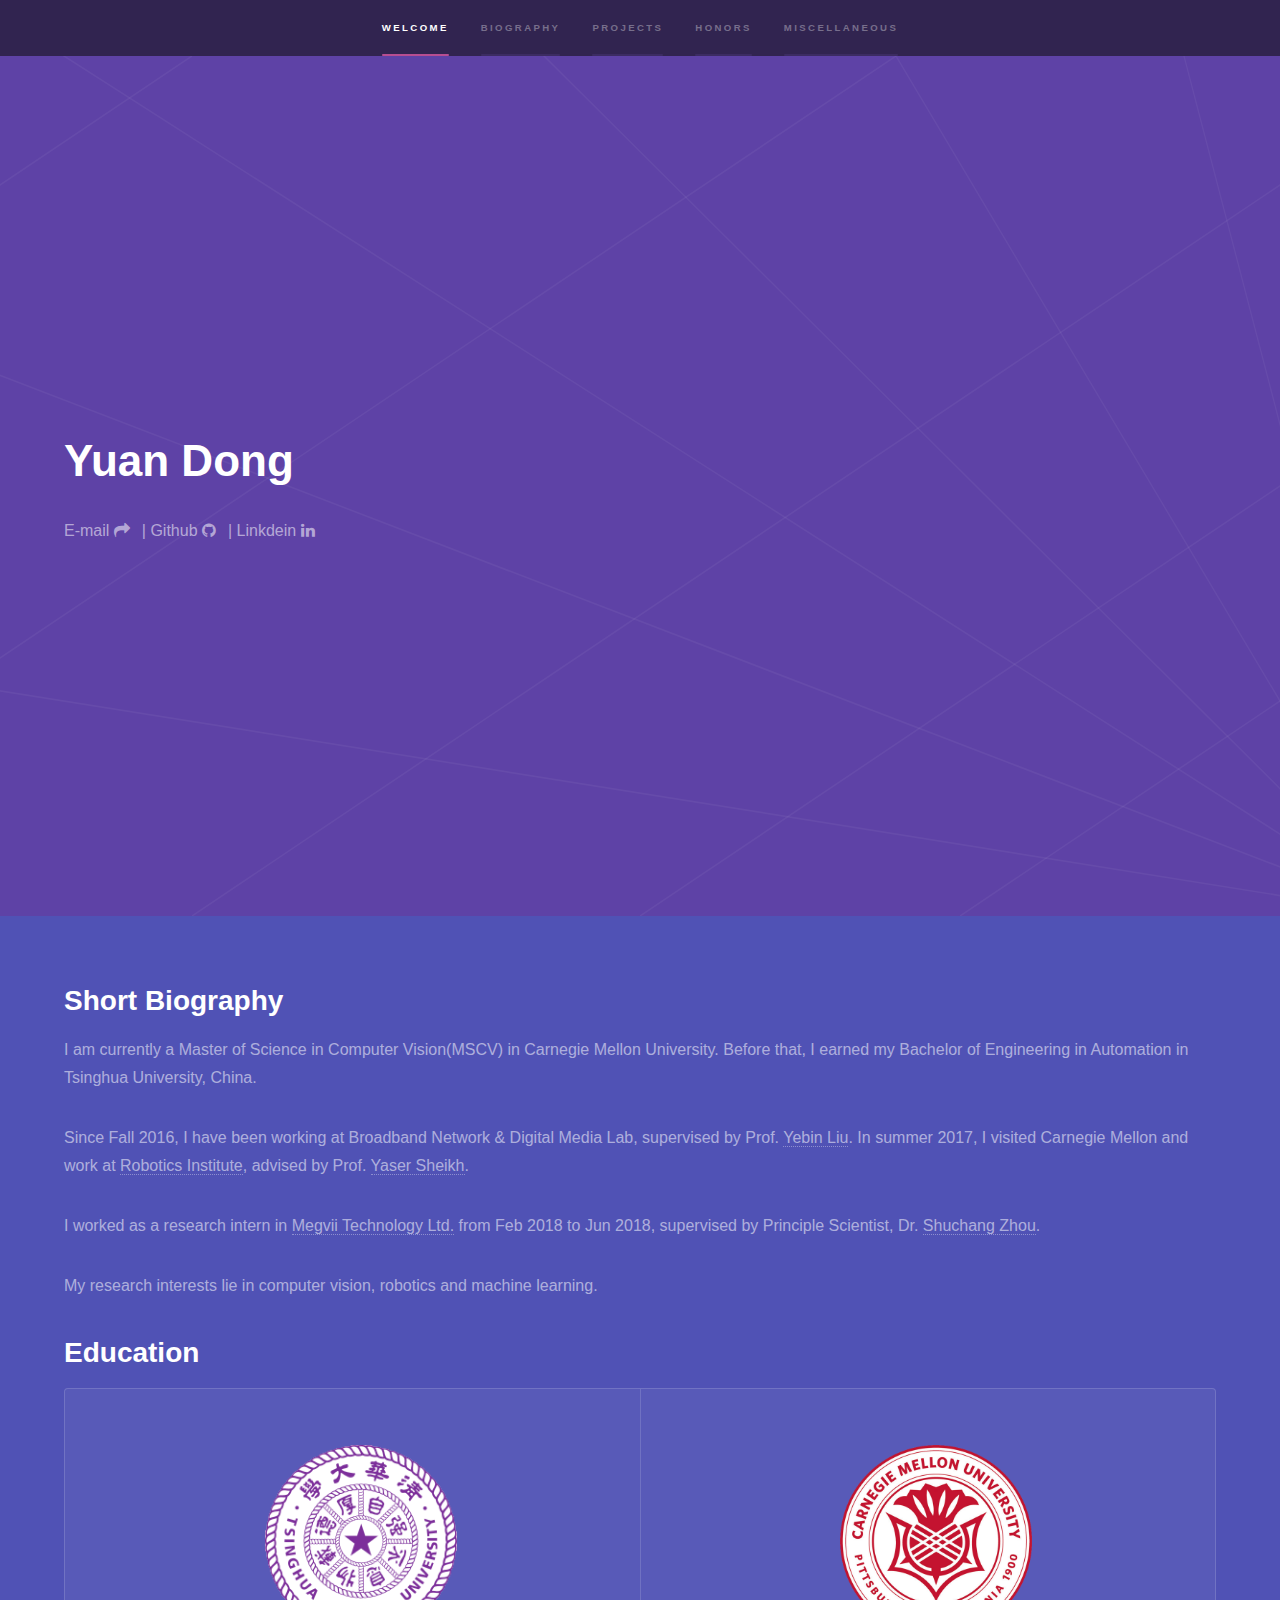
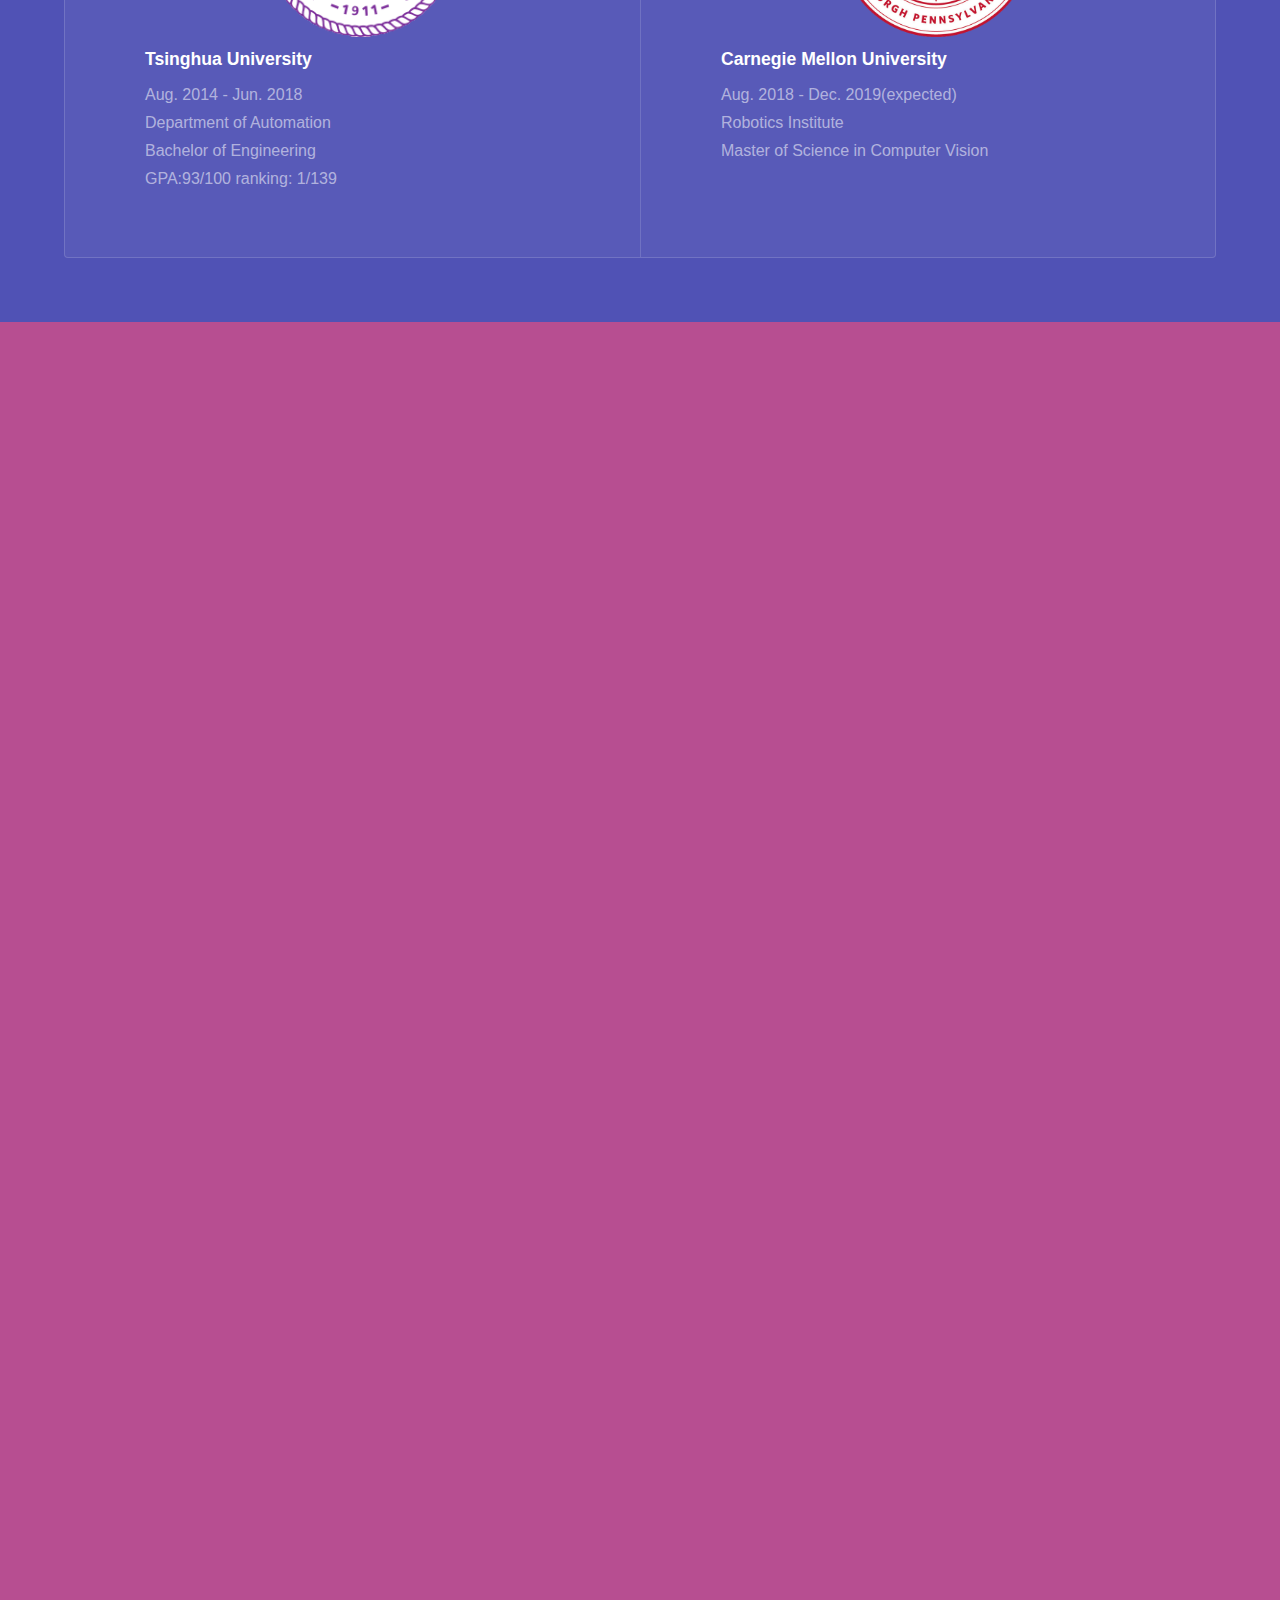
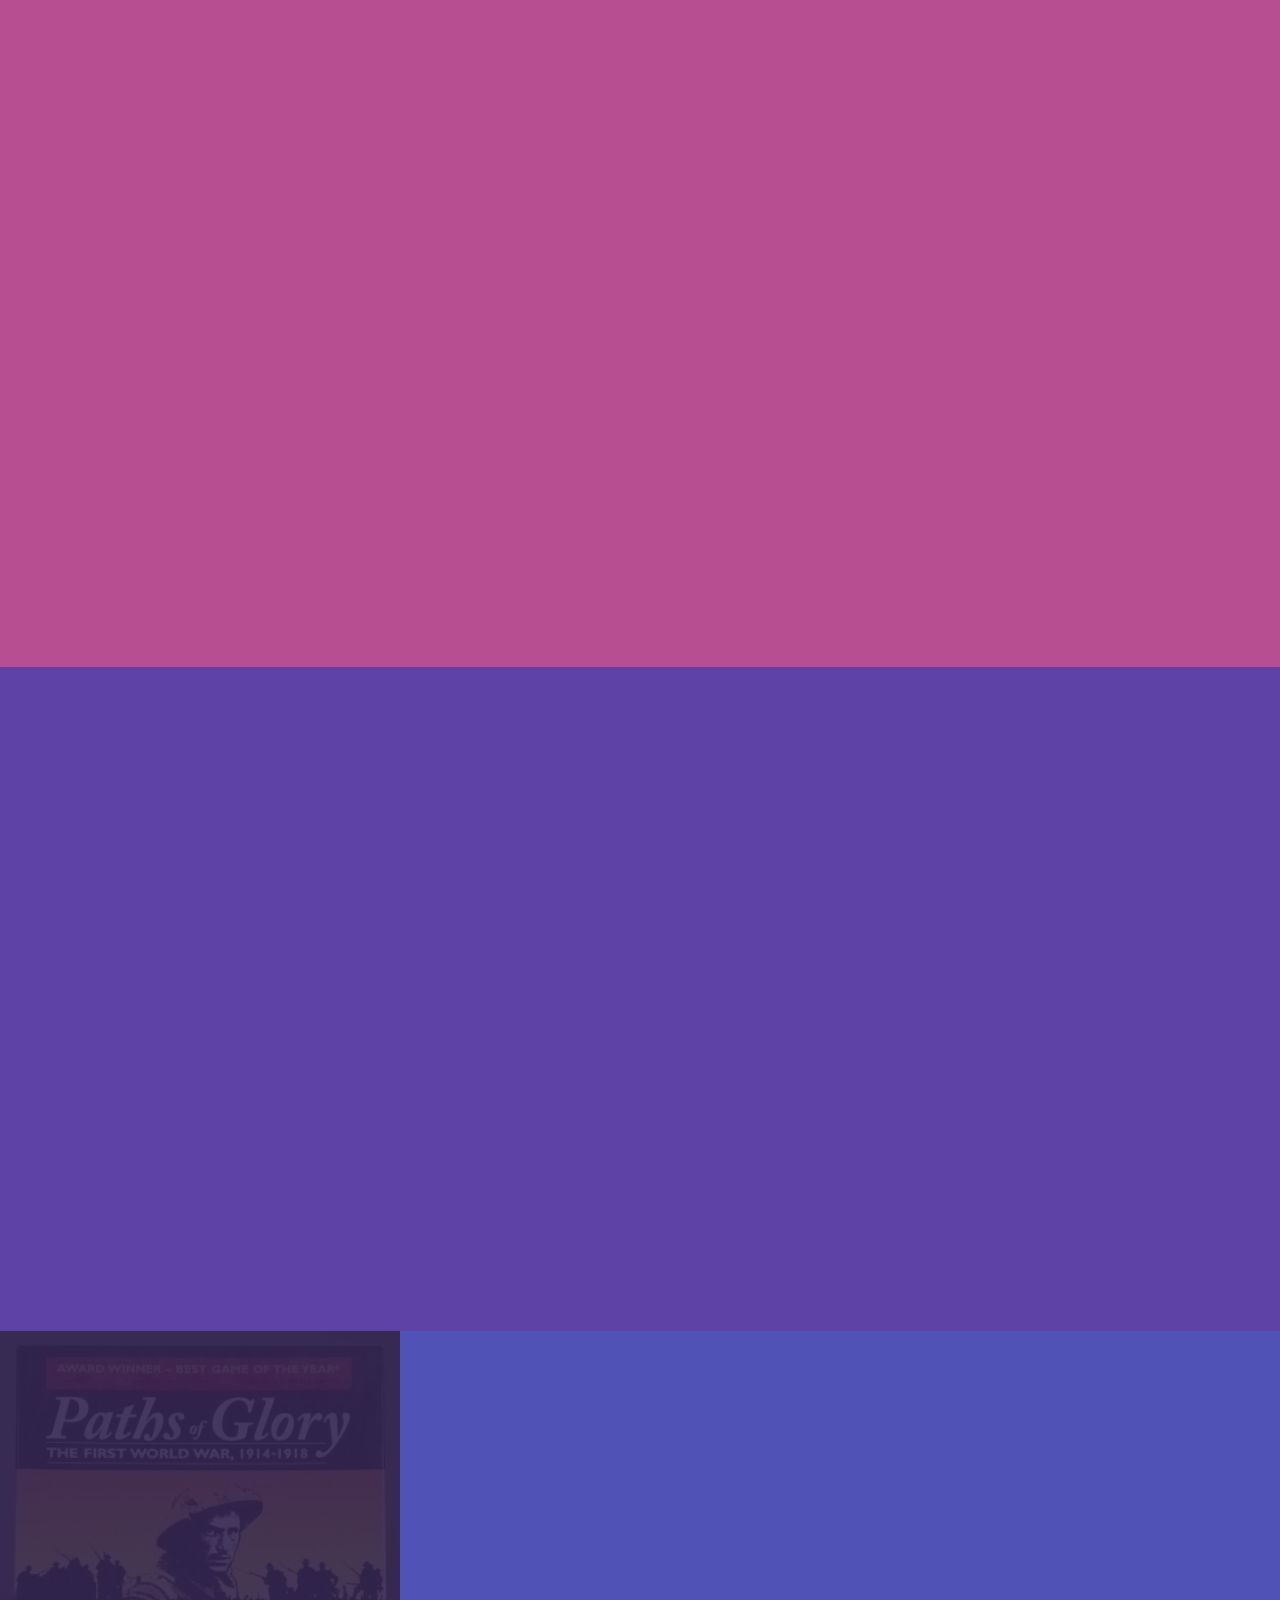
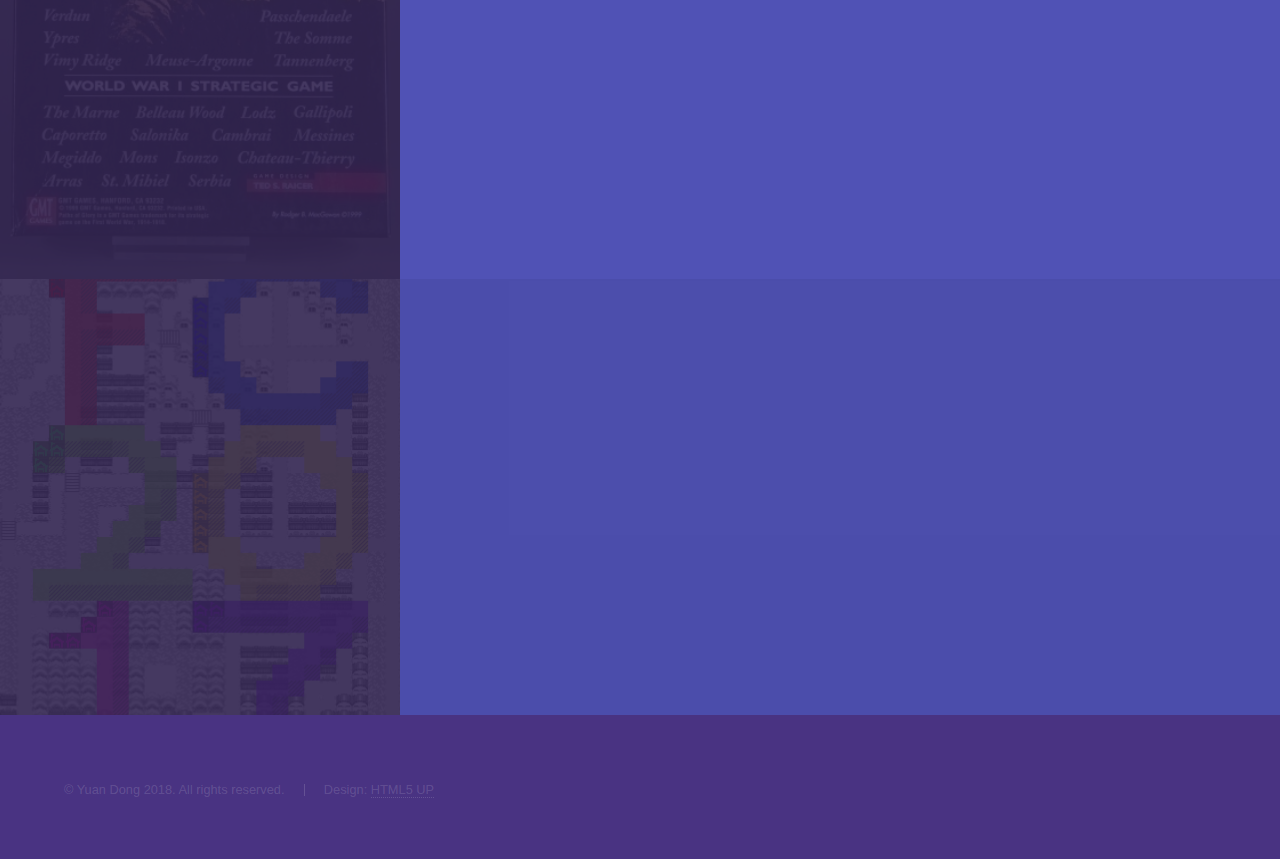
==== commit 64bde67b: "add more misc :)" ====
--- a/index.html
+++ b/index.html
@@ -50,7 +50,8 @@
 							<h1>Yuan Dong</h1>
                             <ul class="icons">
                                 E-mail <li><a href="mailto:ydong142857@gmail.com" class="fa-mail-forward"><span class="label">E-mail</span></a></li>|
-                                Github <li><a href="https://github.com/hzsydy" class="fa-github"><span class="label">GitHub</span></a></li>
+                                Github <li><a href="https://github.com/hzsydy" class="fa-github"><span class="label">GitHub</span></a></li>|
+                                Linkdein <li><a href="https://www.linkedin.com/in/%E6%B8%8A-%E8%91%A3-8a773416a/?locale=en_US" class="fa-linkedin"><span class="label">Linkdein</span></a></li>
                             </ul>
 						</div>
 					</section>
@@ -115,17 +116,17 @@
 											,Supervised by Prof. <a href="http://www.cs.cmu.edu/~yaser/">Yaser Sheikh</a> from Robotics Institute of Carnegie Mellon University<br>
 											<img src="images/shuyan.jpg" width="50%">
 											</li>
-											<li><strong>Bodyfusion:Real-time Capture of Human Motion and Surface Geometry Using a Single Depth Camera <a href="http://www.liuyebin.com/bodyfusion/bodyfusion.htm">[project page]</a></strong>
+											<li><strong>Real-time Capture of Human Motion and Surface Geometry Using a Single Depth Camera <a href="http://www.liuyebin.com/bodyfusion/bodyfusion.htm">[project page]</a></strong>
 											,Supervised by Prof. <a href="http://www.liuyebin.com/">Yebin Liu</a><br>
 											<img src="images/bodyfu.jpg" width="50%">
 											</li>
 											<li><strong>Precise Autonomous Object Manipulation with RGBD Camera and Visual Servo Control <a href="http://tinker.furoc.net/">[project page]</a></strong>
-											,Supervised by Prof. <a href="http://www.dae.tsinghua.edu.cn/publish/daeen/4370/2011/20110420151806244498488/20110420151806244498488_.html">Qing Zhuo</a><br>
+											,Supervised by Prof. <a href="http://www.dae.tsinghua.edu.cn/publish/daeen/4370/2011/20110420151806244498488/20110420151806244498488_.html">Qing Zhuo</a>, as major participant and later team leader in RoboCup@Home.<br>
 											<img src="images/tinker.jpg" width="50%">
 											</li>
 											<li><strong>Autonomous Quadrotor Aerial Robot <a href="http://goo.gl/HDQxFw">[project page]</a></strong>
-											,Supervised by Dr. Geng Lu<br>
-											<img src="images/iarc.jpg" width="50%">
+											,Supervised by Dr. Geng Lu, as team leader in IARC<br>
+											<img src="images/feiji.jpg" width="50%">
 											</li>
 										</ul>
 									</div>
@@ -149,20 +150,6 @@
                                         <br>A major competition in robotics for all university students, in which we participated with a team only consisted of undergraduates.<br> </li>
                                         <li><strong>2016 | 2st prize </strong>in<strong> 34th Tsinghua University Challenge Cup</strong>
                                         <br>Top scientific research contest in Tsinghua University.<br> </li>
-                                        <li><strong>2013 | 2st prize </strong>in<strong>28th</strong> <strong>China Adolescents Science &amp; Technology Innovation Contest (CASTIC)</strong>
-                                        <br>The official scientific research contest held by the government of China.<br> </li>
-                                    </ul>
-                                </div>
-                            </div>
-                            </section>
-							<section>
-                            <div class="content">
-                                <div class="inner">
-                                    <h2>Leadership</h2>
-                                    <ul>
-                                        <li><strong>2017 | Chairman of 14th Freshmen C competition, Department of Automation</strong> <a href="https://github.com/hzsydy/XiangGuHuaJi">[project page]</a></li>
-                                        <li><strong>2017 | Captain of IARC Tsinghua Team</strong> <a href="http://goo.gl/HDQxFw">[project page]</a></li>
-                                        <li><strong>2017 | Captain of RoboCup Tsinghua Team</strong> <a href="http://tinker.furoc.net/">[project page]</a></li>
                                     </ul>
                                 </div>
                             </div>
@@ -187,25 +174,36 @@
 						</div>
 					</section>
 				<!-- Others -->
-					<section id="Others" class="wrapper style2 fade-up">
-						<div class="inner">
+					<section id="Others" class="wrapper style2 spotlights">
 						<section>
-							<section>
-                            <div class="content">
-                                <div class="inner">
-                                    <h2>Miscellaneous</h2>
-                                    <ul>
-                                        <li>I am a board game geeker. I play many wargames, like Paths of Glory, Here I Stand, La Bataille Series, Operational Combat Series, Axis Empire, War of the Suns, and (though I think it is not a "wargame")Twilight Struggle. <br> 
+							<a href="#" class="image"><img src="images/Paths_of_glory.jpg" alt="" data-position="center center" /></a>
+							<div class="content">
+								<div class="inner">
+									<h2>As a boardgame player</h2>
+									<ul>
+										I am a board game geeker. I play many wargames, like Paths of Glory, Here I Stand, La Bataille Series, Operational Combat Series, Axis Empire, War of the Suns, and (though I think it is not a "wargame")Twilight Struggle. <br> 
 										I <strong>held the largest Paths of Glory community in China</strong> (with ~30 players till Aug 2018, and the number keeps increasing each month). <br>
 										I also <strong>wrote a guide for Paths of Glory beginners</strong> (in Chinese), which have hundreds of views. <br> 
 										If you could read Chinese and is interested in World War I, <strong>see <a href="https://hzsydy.gitbook.io/pog/">https://hzsydy.gitbook.io/pog/</a> for the guide</strong>.<br> 
 										We are also <strong>constructing an online version of PoG under <a href="https://github.com/hzsydy/Paths_of_Glory">https://github.com/hzsydy/Paths_of_Glory</a>. <a href="mailto:ydong142857@gmail.com">Email me</a> if you are interested in.</strong><br> 
-										Besides wargames, I also play Eurogames like Gaia Project, Food Chain Magnate and Through the Ages.</li>
-                                    </ul>
-                                </div>
-                            </div>
-                            </section>
-						</div>
+										Besides wargames, I also play Eurogames like Gaia Project, Food Chain Magnate and Through the Ages.
+									</ul>
+								</div>
+							</div>
+						</section>
+						<section>
+							<a href="#" class="image"><img src="images/fc2017.png" alt="" data-position="center center" /></a>
+							<div class="content">
+								<div class="inner">
+									<h2>As a game designer</h2>
+									<ul>
+										Besides playing, I also design games myself.<br>
+										I held the <strong>14th Freshman C Programing Competition of Department Automation, Tsinghua University</strong> when I was undergraduate, as major creater and vice chairman in committee. The content of competition is by writing AIs for a multi-player board game about diplomacy and war. See <strong><a href="https://github.com/hzsydy/XiangGuHuaJi">Here</a></strong> for details(in Chinese).<br>
+										Before that, my another work in my high school(co-authored with Kening Zhao), <strong>"The countdown of Tripoli"</strong>, won <strong>2st prize nationalwide</strong> in <strong>28th China Adolescents Science &amp; Technology Innovation Contest (CASTIC)</strong>, the official scientific research contest held by the government of China. We also have a press cover on local newspaper:)
+									</ul>
+								</div>
+							</div>
+						</section>
 					</section>
 			</div>
 
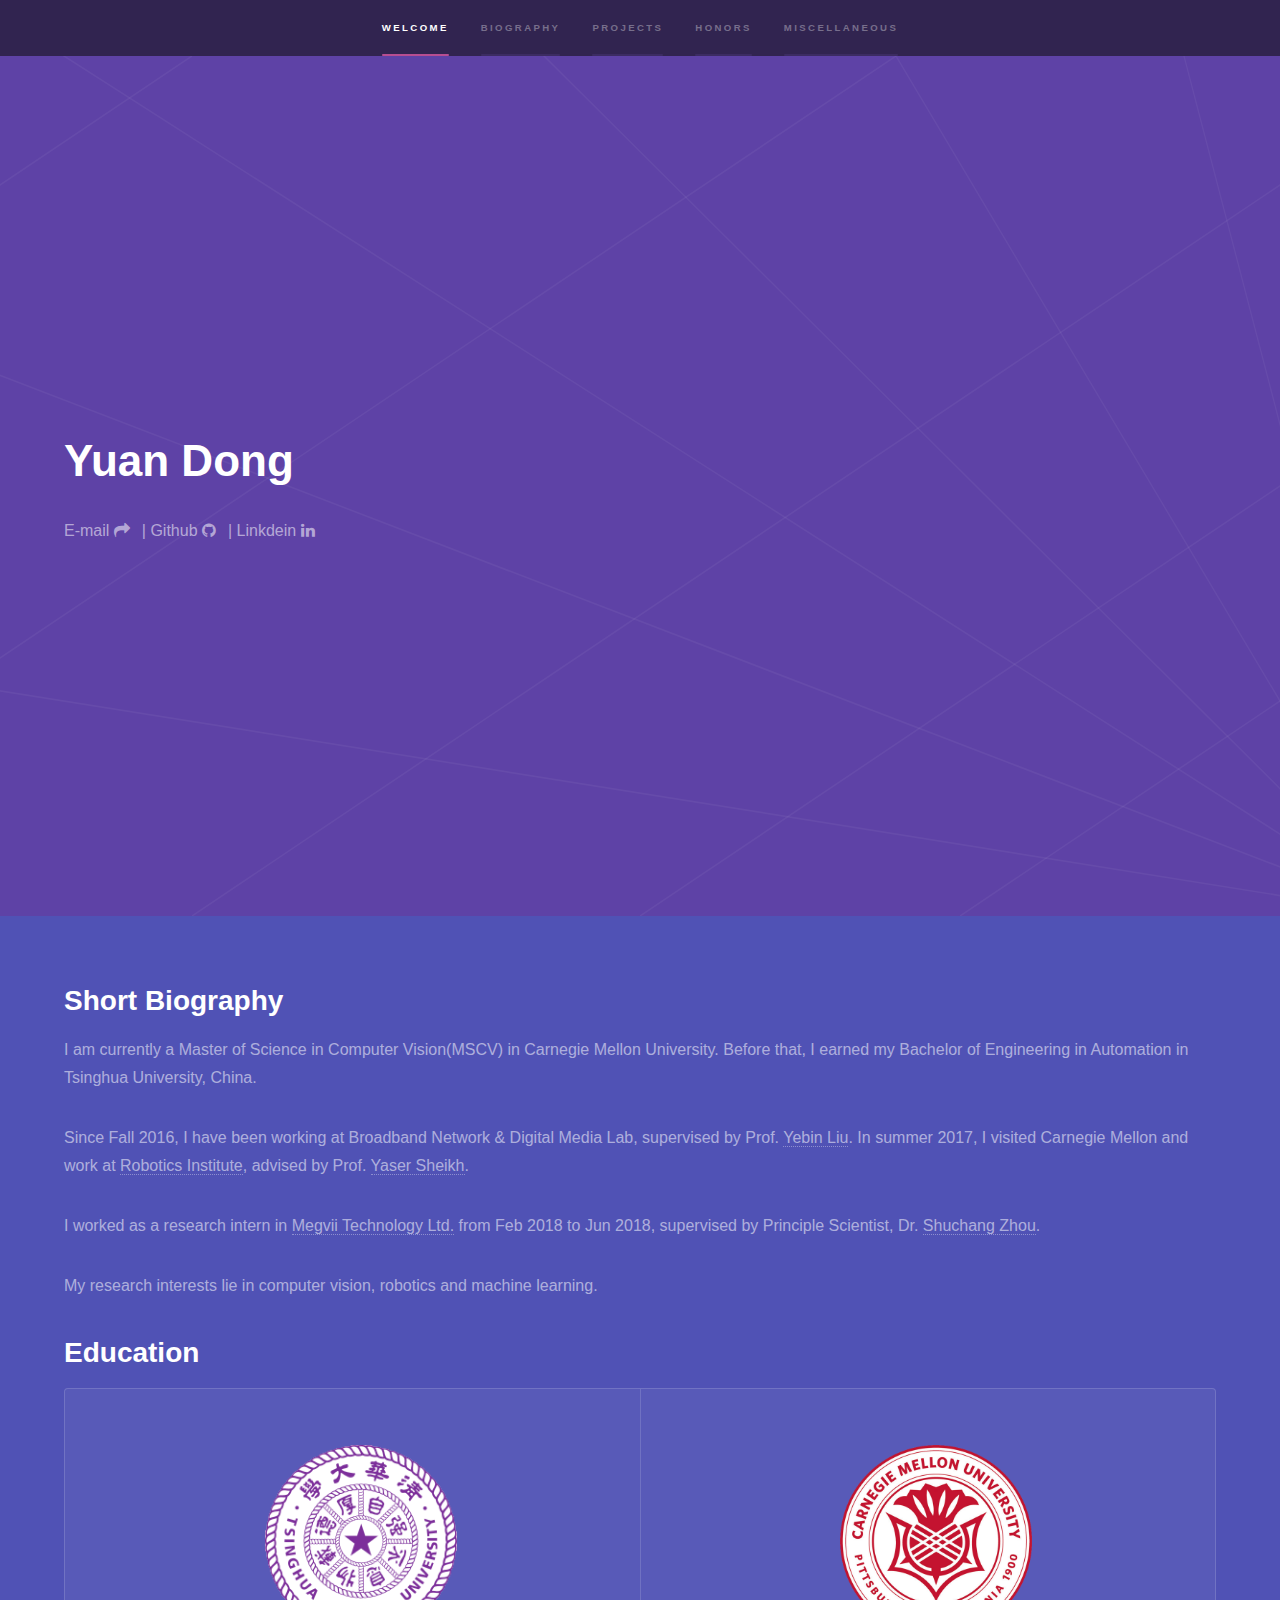
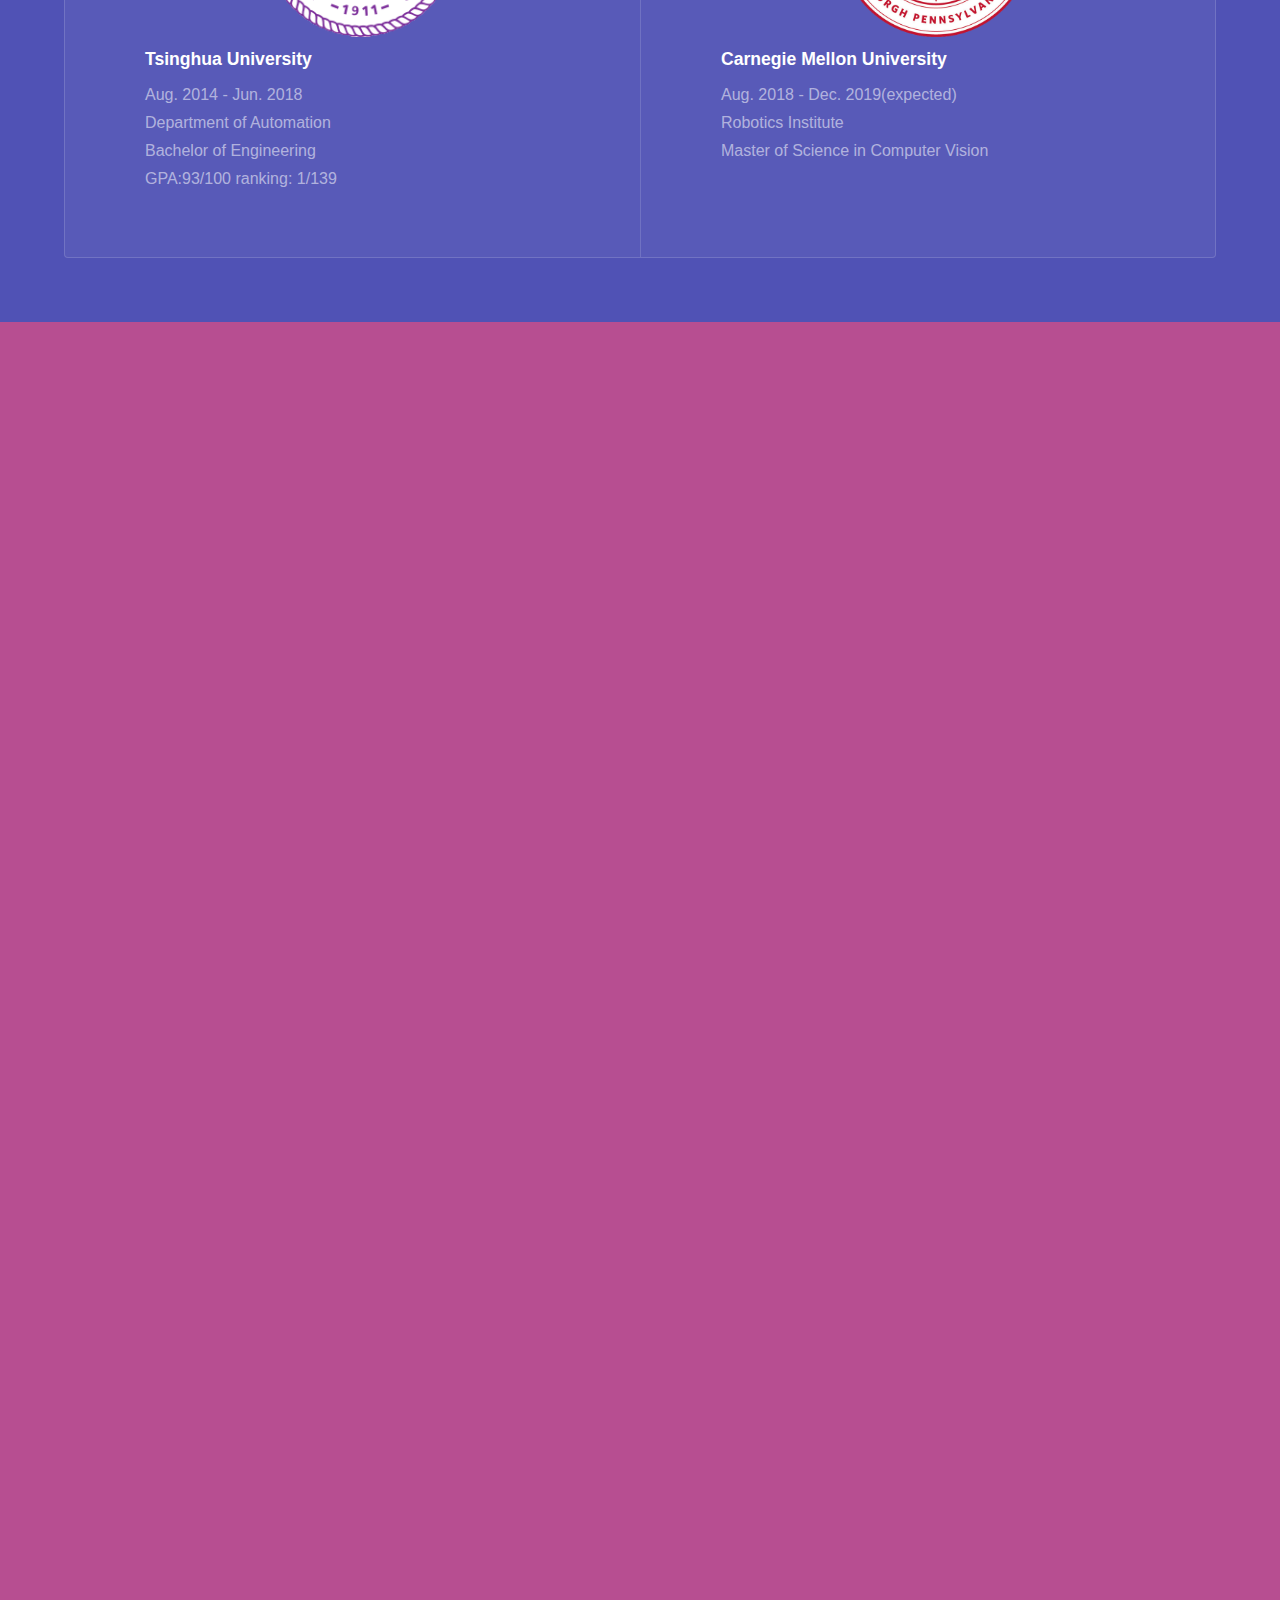
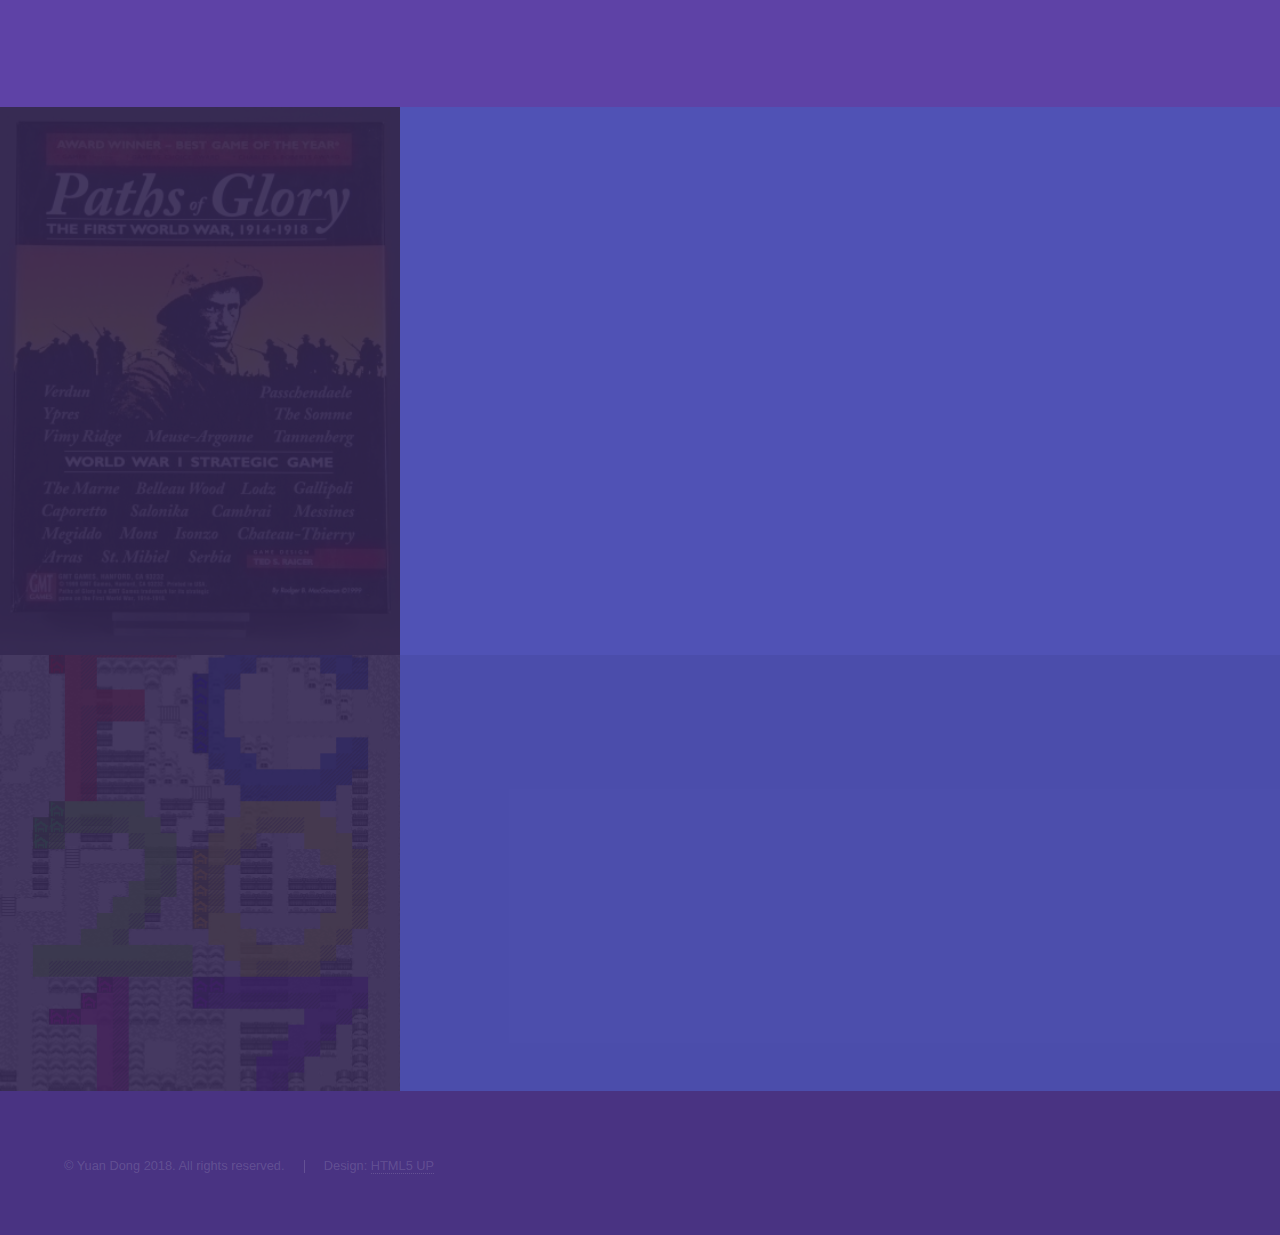
==== commit 8e4b41c8: "add megvii." ====
--- a/index.html
+++ b/index.html
@@ -112,8 +112,14 @@
 									<div class="inner">
 										<h2>Projects</h2>
 										<ul>
+											<li><strong>Learning to Paint</strong>
+											, with <a href="https://ctmakro.github.io/site/bio.html">Yongliang Qin</a>(Work done at Megvii.)<br>
+											<img src="images/yuki_512.gif" width="50%">
+											<li><strong>Automated License Plate Recognition of Chinese and US cars</strong>
+											,Supervised by Dr. <a href="https://zsc.github.io/">Shuchang Zhou</a>(Work done at Megvii.)<br>
+											<img src="images/megvii_ca.jpg" width="50%">
 											<li><strong>Multi-person 3D Pose Estimation from Single Image</strong>
-											,Supervised by Prof. <a href="http://www.cs.cmu.edu/~yaser/">Yaser Sheikh</a> from Robotics Institute of Carnegie Mellon University<br>
+											,Supervised by Prof. <a href="http://www.cs.cmu.edu/~yaser/">Yaser Sheikh</a>.<br>
 											<img src="images/shuyan.jpg" width="50%">
 											</li>
 											<li><strong>Real-time Capture of Human Motion and Surface Geometry Using a Single Depth Camera <a href="http://www.liuyebin.com/bodyfusion/bodyfusion.htm">[project page]</a></strong>
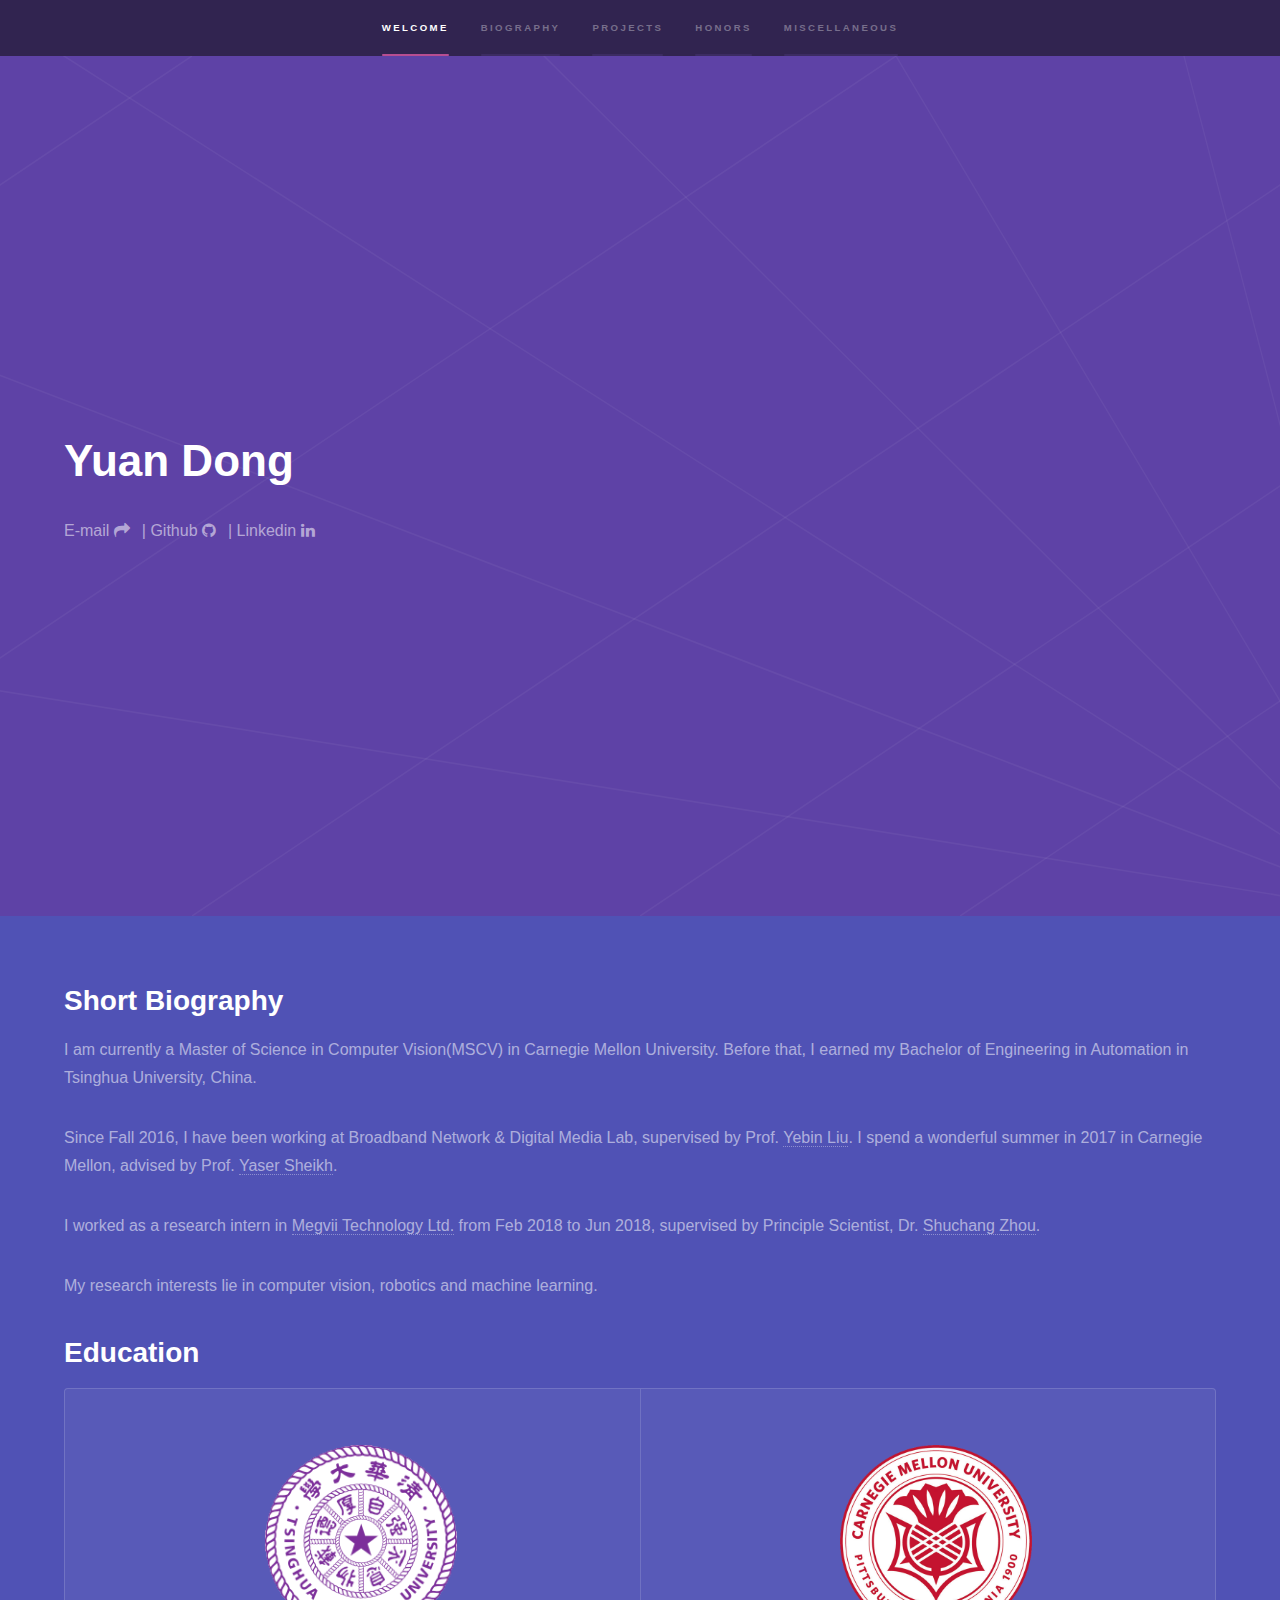
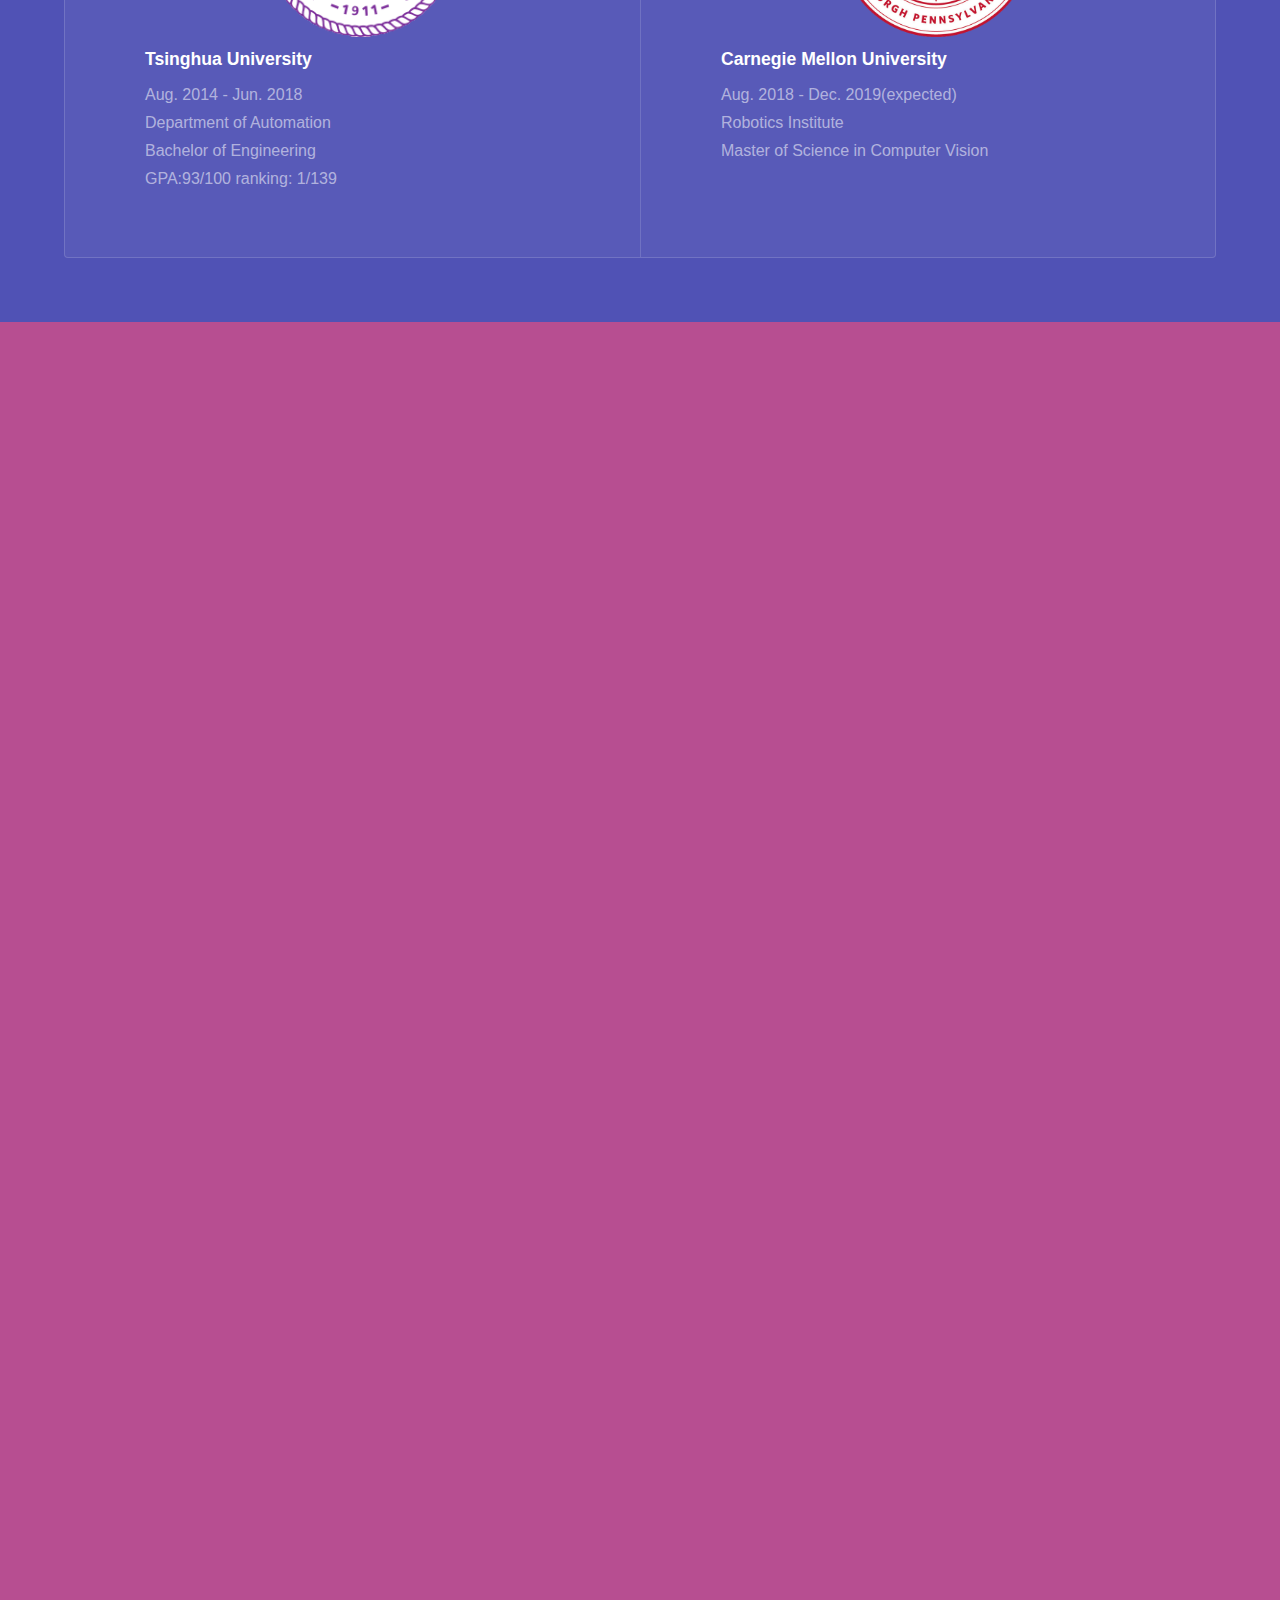
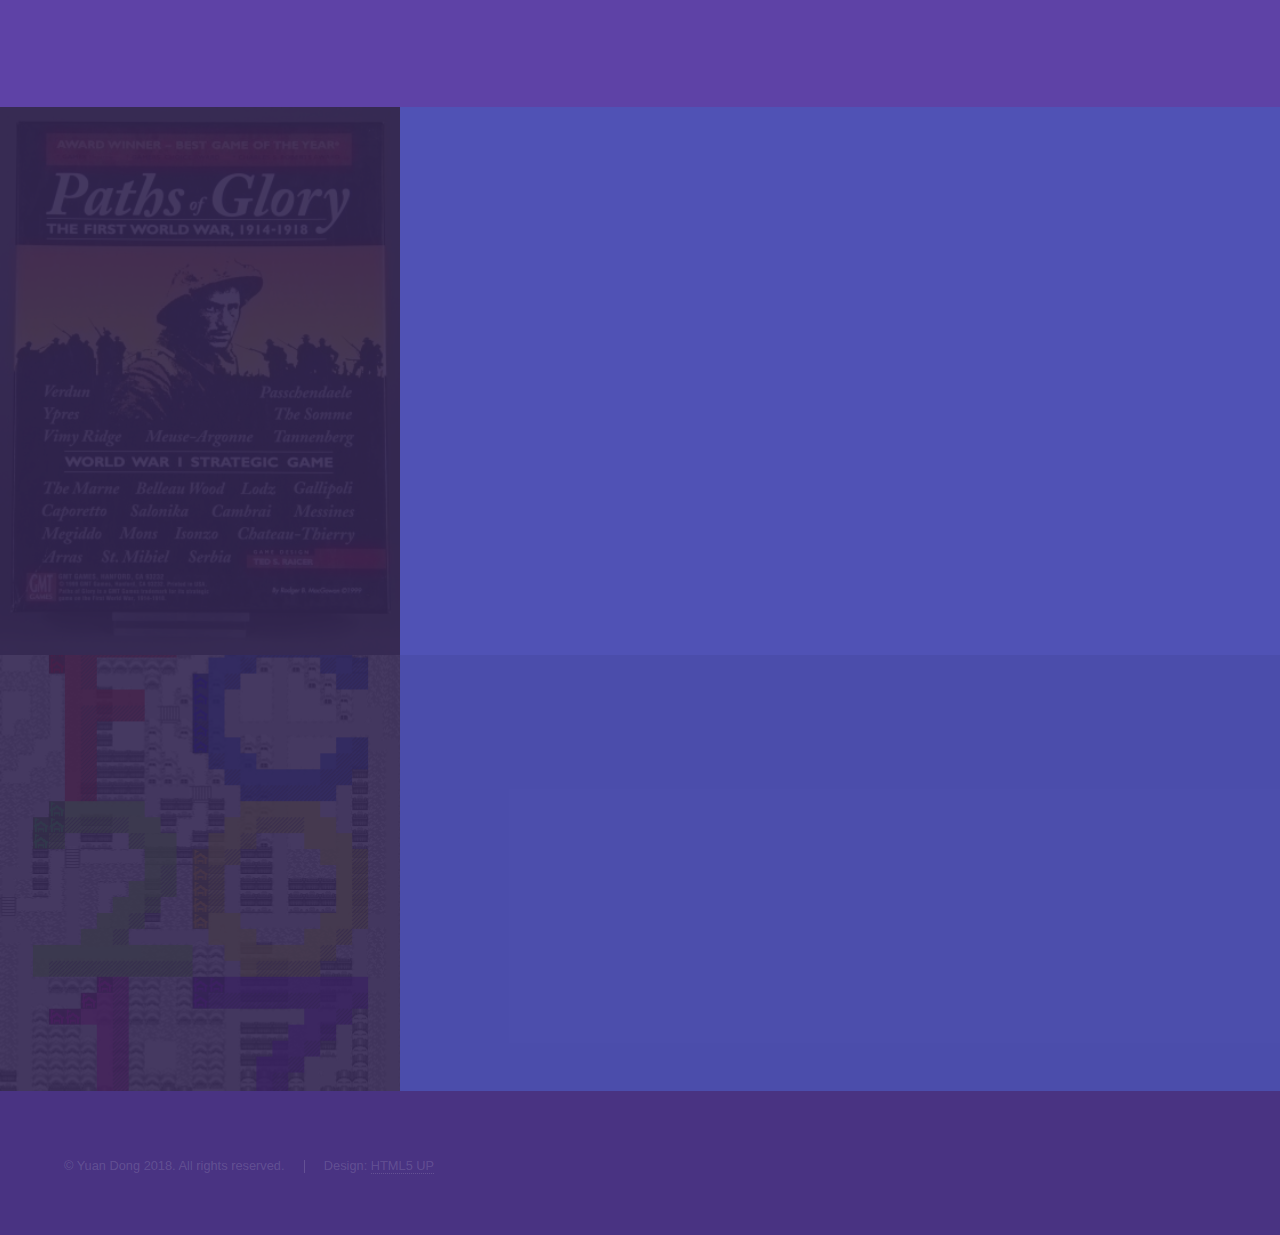
==== commit b6826dfa: "linkedin拼错了" ====
--- a/index.html
+++ b/index.html
@@ -51,7 +51,7 @@
                             <ul class="icons">
                                 E-mail <li><a href="mailto:ydong142857@gmail.com" class="fa-mail-forward"><span class="label">E-mail</span></a></li>|
                                 Github <li><a href="https://github.com/hzsydy" class="fa-github"><span class="label">GitHub</span></a></li>|
-                                Linkdein <li><a href="https://www.linkedin.com/in/%E6%B8%8A-%E8%91%A3-8a773416a/?locale=en_US" class="fa-linkedin"><span class="label">Linkdein</span></a></li>
+                                Linkedin <li><a href="https://www.linkedin.com/in/%E6%B8%8A-%E8%91%A3-8a773416a/?locale=en_US" class="fa-linkedin"><span class="label">Linkedin</span></a></li>
                             </ul>
 						</div>
 					</section>
@@ -63,7 +63,7 @@
                                 <div class="content">
                                     <h2>Short Biography</h2>
                                     <p>I am currently a Master of Science in Computer Vision(MSCV) in Carnegie Mellon University. Before that, I earned my Bachelor of Engineering in Automation in Tsinghua University, China.</p>
-                                    <p>Since Fall 2016, I have been working at Broadband Network &amp; Digital Media Lab, supervised by Prof. <a href="http://www.liuyebin.com/">Yebin Liu</a>. In summer 2017, I visited Carnegie Mellon and work at <a href="http://ri.cmu.edu/">Robotics Institute</a>, advised by Prof. <a href="http://www.cs.cmu.edu/~yaser/">Yaser Sheikh</a>.</p>
+                                    <p>Since Fall 2016, I have been working at Broadband Network &amp; Digital Media Lab, supervised by Prof. <a href="http://www.liuyebin.com/">Yebin Liu</a>. I spend a wonderful summer in 2017 in Carnegie Mellon, advised by Prof. <a href="http://www.cs.cmu.edu/~yaser/">Yaser Sheikh</a>.</p>
                                     <p>I worked as a research intern in <a href="https://megvii.com/">Megvii Technology Ltd.</a> from Feb 2018 to Jun 2018, supervised by Principle Scientist, Dr. <a href="https://zsc.github.io/">Shuchang Zhou</a>.</p>
                                     <p>My research interests lie in computer vision, robotics and machine learning. </p>
                                 </div>
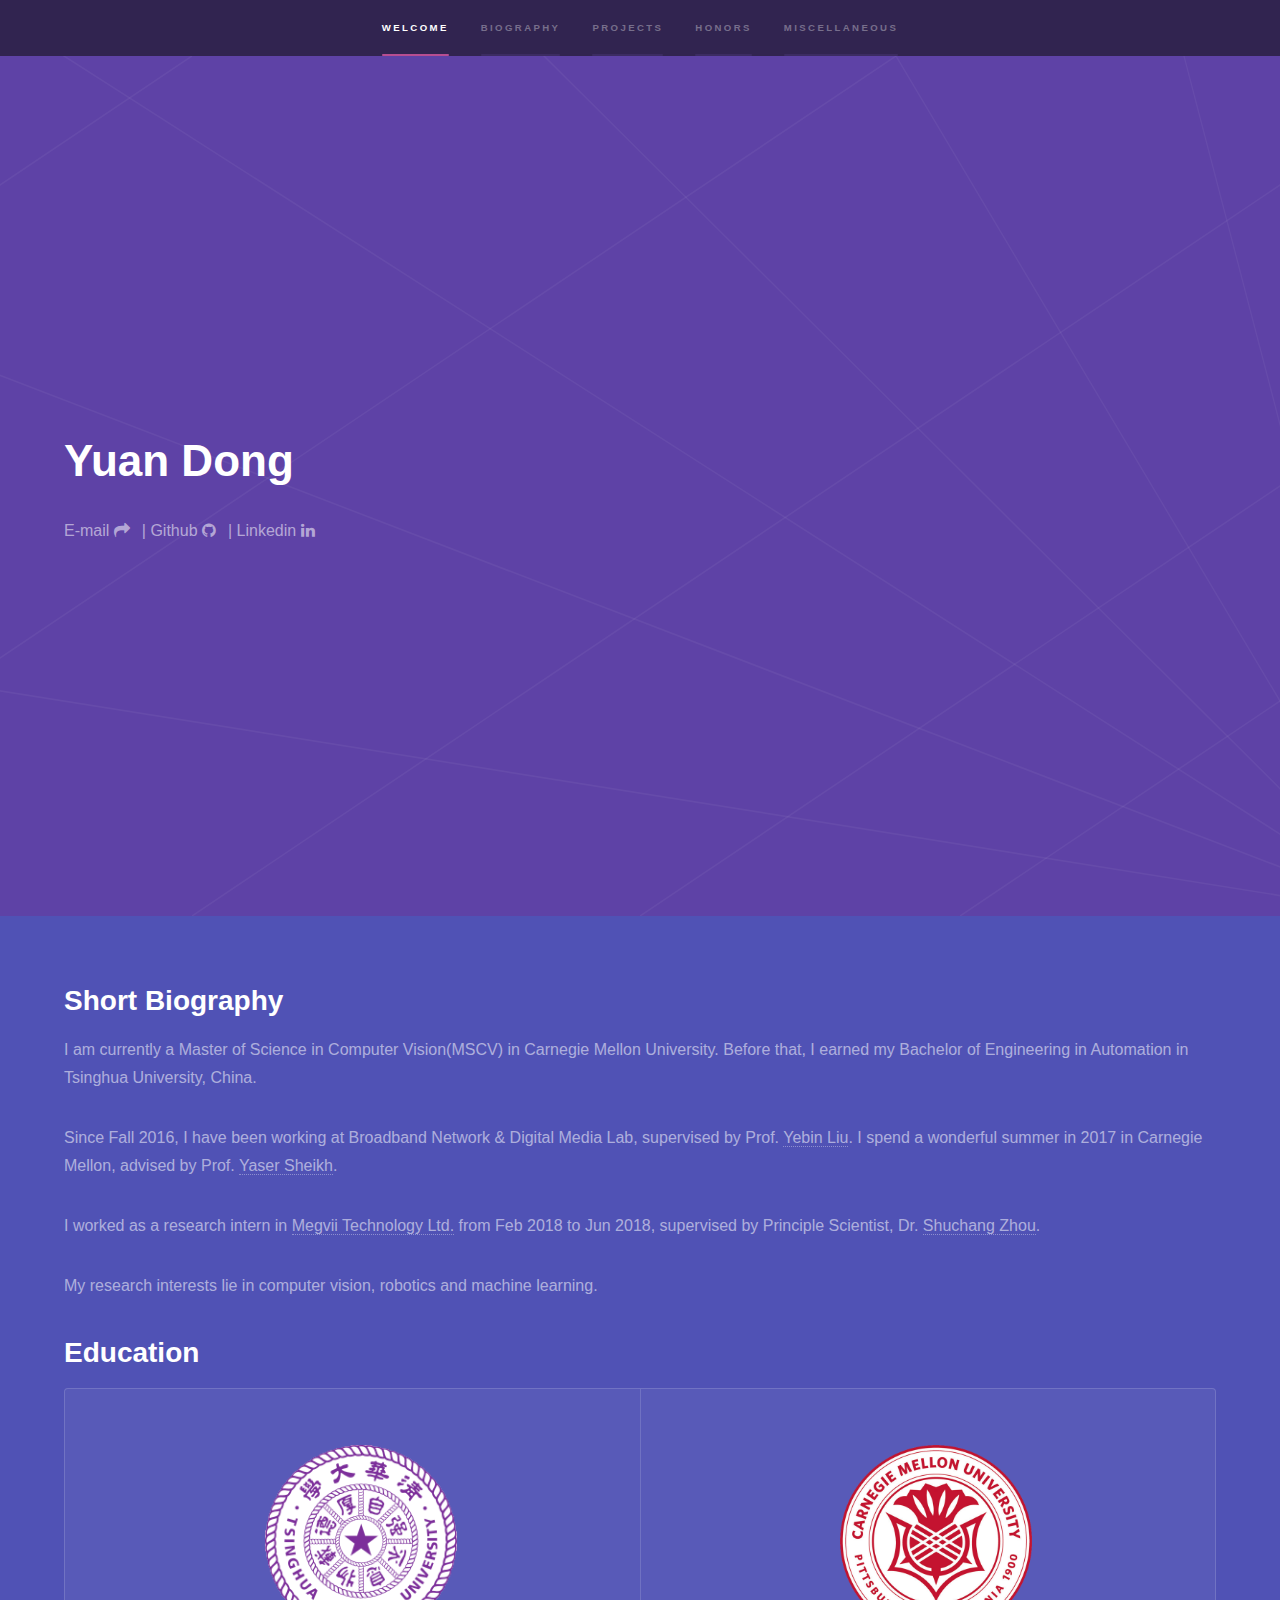
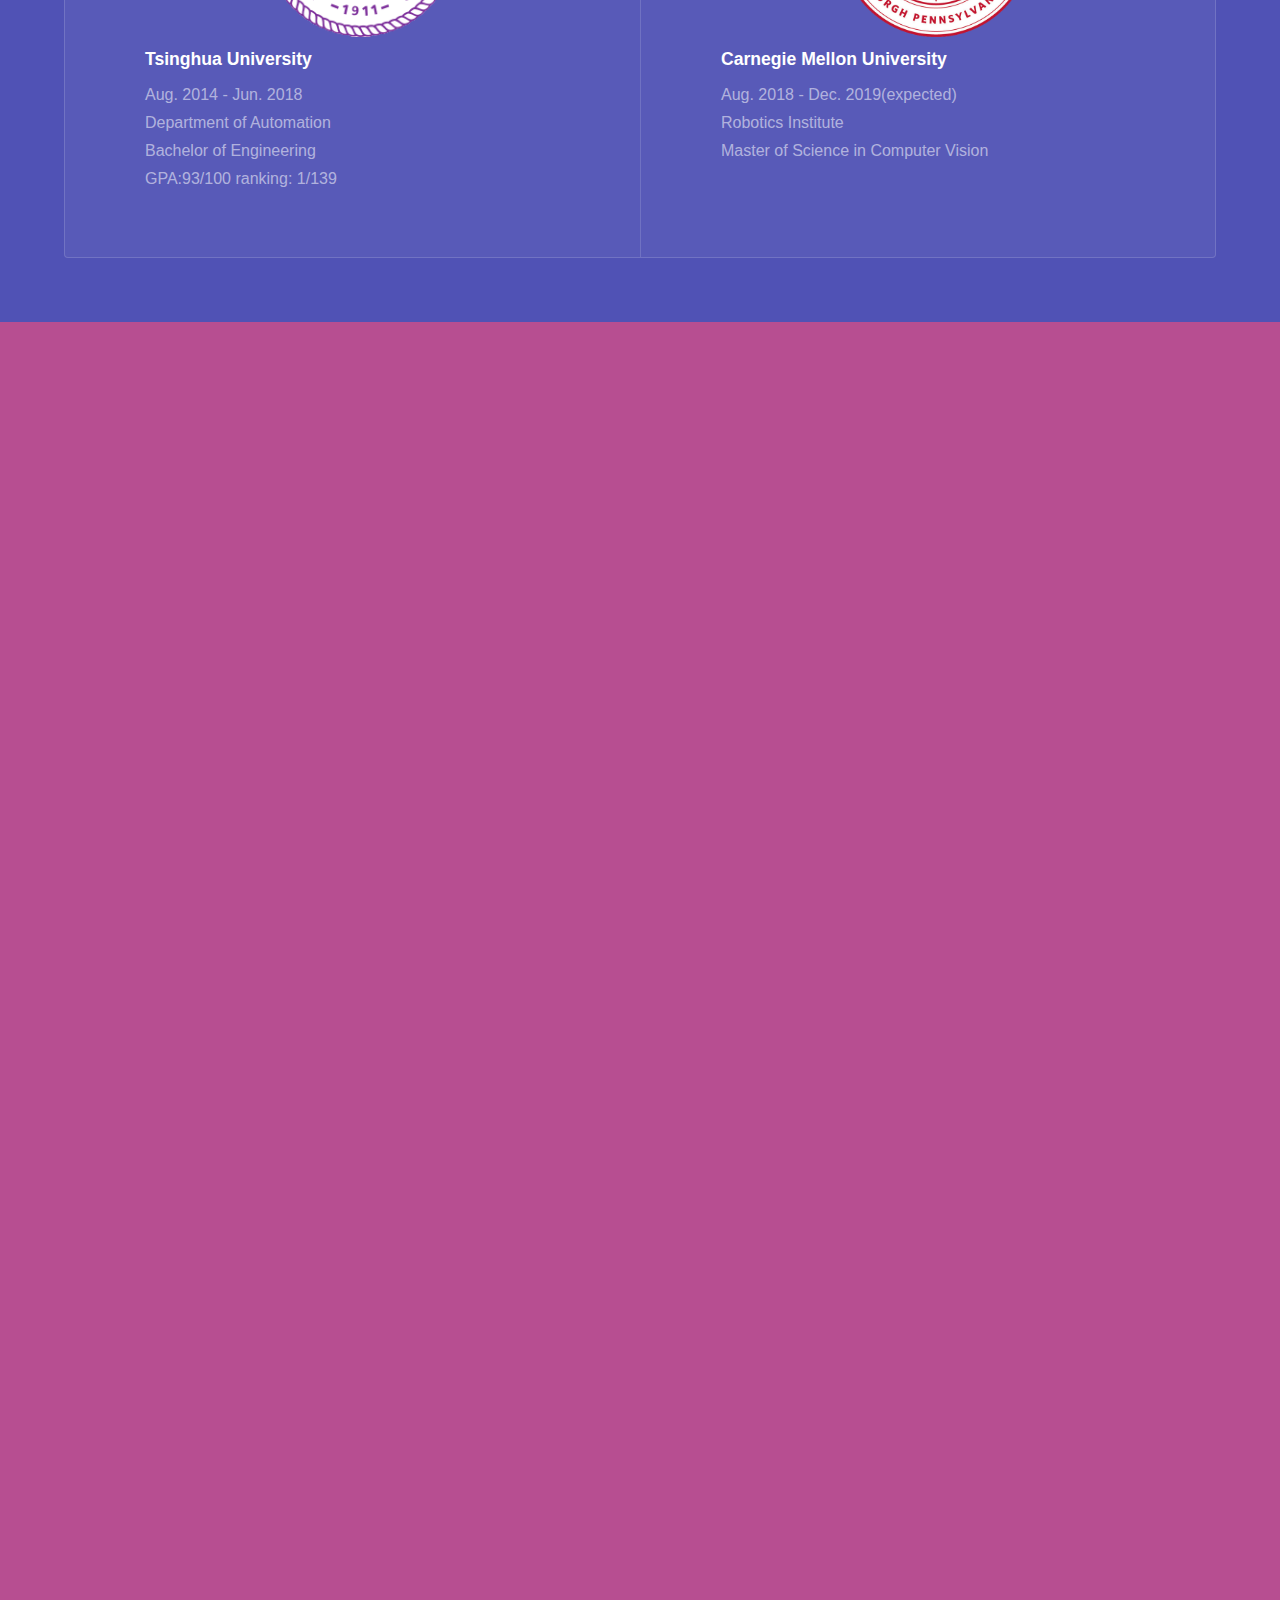
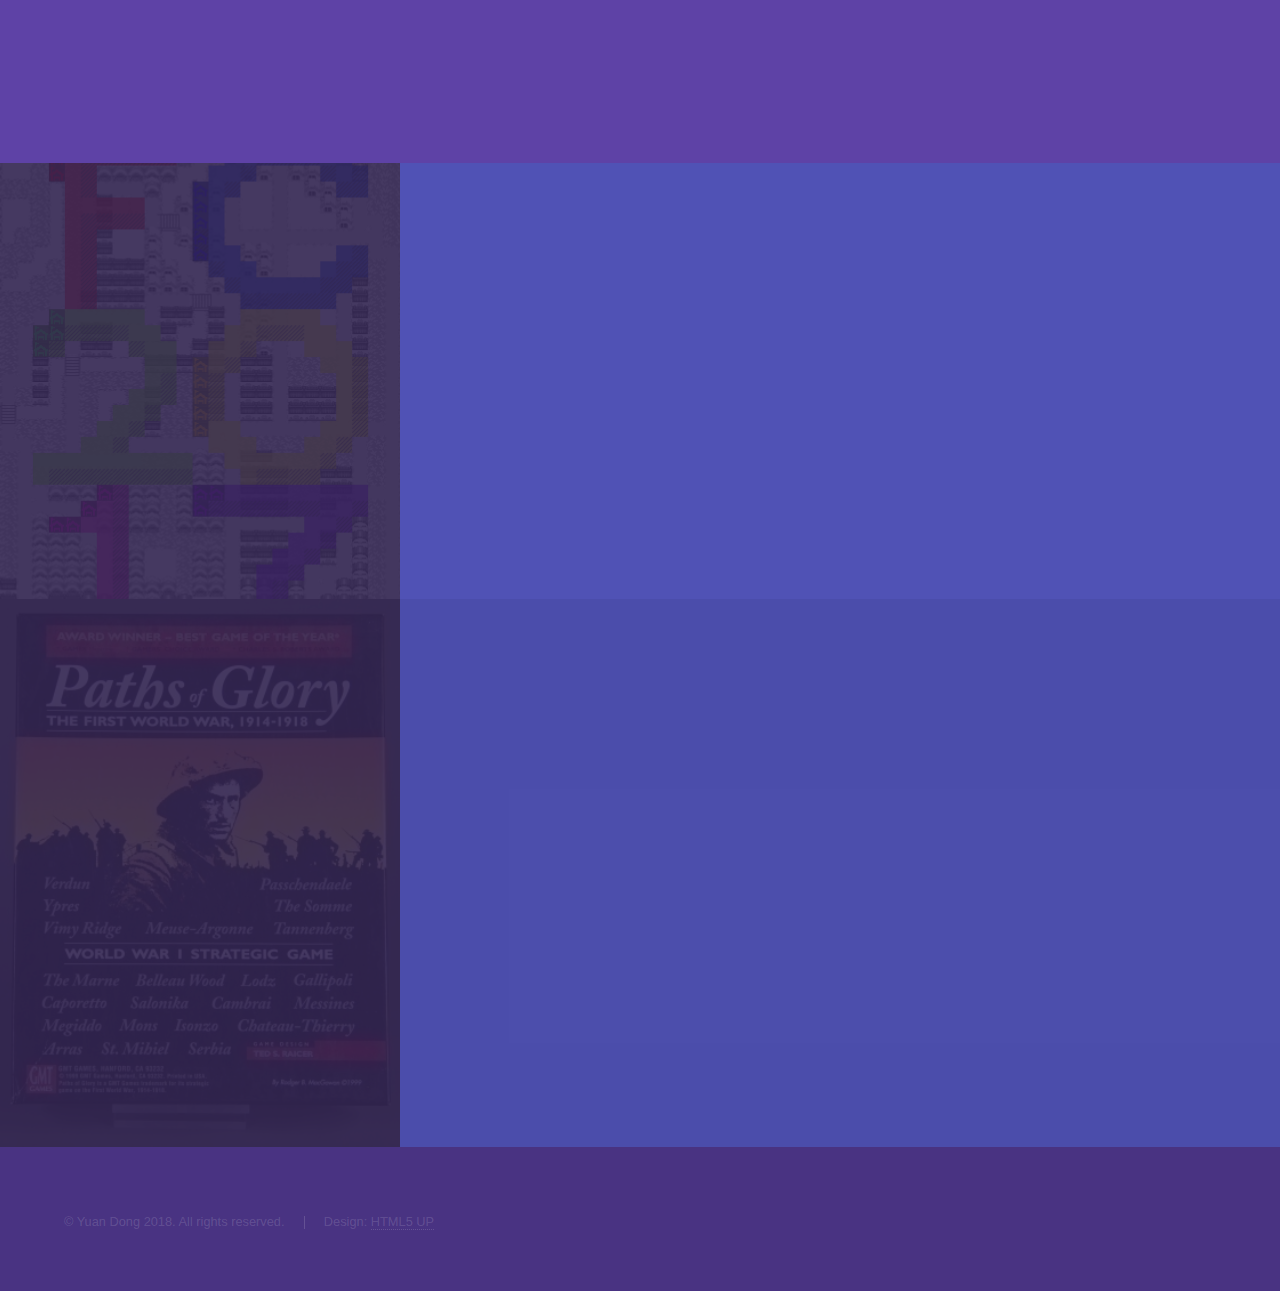
==== commit c370a129: "minor change" ====
--- a/index.html
+++ b/index.html
@@ -124,14 +124,15 @@
 											</li>
 											<li><strong>Real-time Capture of Human Motion and Surface Geometry Using a Single Depth Camera <a href="http://www.liuyebin.com/bodyfusion/bodyfusion.htm">[project page]</a></strong>
 											,Supervised by Prof. <a href="http://www.liuyebin.com/">Yebin Liu</a><br>
+                      Below is the main pipeline. <br>
 											<img src="images/bodyfu.jpg" width="50%">
 											</li>
 											<li><strong>Precise Autonomous Object Manipulation with RGBD Camera and Visual Servo Control <a href="http://tinker.furoc.net/">[project page]</a></strong>
-											,Supervised by Prof. <a href="http://www.dae.tsinghua.edu.cn/publish/daeen/4370/2011/20110420151806244498488/20110420151806244498488_.html">Qing Zhuo</a>, as major participant and later team leader in RoboCup@Home.<br>
+											,Supervised by Prof. <a href="http://www.dae.tsinghua.edu.cn/publish/daeen/4370/2011/20110420151806244498488/20110420151806244498488_.html">Qing Zhuo</a>, as major participant (2016) and later team leader (2017) in RoboCup (a major competition of robotics for students) 2016/2017.<br> Robocup is for both graduates and undergraduates, but our team consists of only undergraduates!<br>
 											<img src="images/tinker.jpg" width="50%">
 											</li>
 											<li><strong>Autonomous Quadrotor Aerial Robot <a href="http://goo.gl/HDQxFw">[project page]</a></strong>
-											,Supervised by Dr. Geng Lu, as team leader in IARC<br>
+											,Supervised by Dr. Geng Lu, as team leader in International Aerial Robotics Competition(IARC) 2017.<br>
 											<img src="images/feiji.jpg" width="50%">
 											</li>
 										</ul>
@@ -152,7 +153,7 @@
                                     <ul>
                                         <li><strong>2017 | Meritorious Winner</strong> of<strong> The Interdisciplinary Contest in Modeling(ICM) 2017</strong>
                                         <br>Top 10% of the world's most participated contest on modeling.<br> </li>
-										<li><strong>2016 | 5th place </strong>in<strong> Robocup@Home 2016</strong>
+                                        <li><strong>2016 | 5th place </strong>in<strong> Robocup@Home 2016</strong>
                                         <br>A major competition in robotics for all university students, in which we participated with a team only consisted of undergraduates.<br> </li>
                                         <li><strong>2016 | 2st prize </strong>in<strong> 34th Tsinghua University Challenge Cup</strong>
                                         <br>Top scientific research contest in Tsinghua University.<br> </li>
@@ -167,7 +168,7 @@
                                     <ul>
                                         <li><strong>2018 | Outstanding Graduates of Department of Automation, Tsinghua University</strong>
                                         <br>Awarded to students with excellent achievements in undergraduate.<br> </li>
-                                        <li><strong>2017 | Fang Qiong Zhi Scholarship</strong>
+                                        <li><strong>2017 | Fang Chong Zhi Scholarship</strong>
                                         <br>Awarded to the best student in Department of automation, 1/560.<br> </li>
                                         <li><strong>2016 | China National Scholarship</strong>
                                         <br>Highest level of scholarship set by the government of China.<br> </li>
@@ -181,6 +182,19 @@
 					</section>
 				<!-- Others -->
 					<section id="Others" class="wrapper style2 spotlights">
+            <section>
+							<a href="#" class="image"><img src="images/fc2017.png" alt="" data-position="center center" /></a>
+							<div class="content">
+								<div class="inner">
+									<h2>As a game designer</h2>
+									<ul>
+										I design games myself.<br>
+										I held the <strong>14th Freshman C Programing Competition of Department Automation, Tsinghua University</strong> when I was undergraduate, as major creater and vice chairman in committee. The content of competition is by writing AIs for a multi-player board game about diplomacy and war. See <strong><a href="https://github.com/hzsydy/XiangGuHuaJi">Here</a></strong> for details(in Chinese).<br>
+										Before that, my another work in my high school(co-authored with Kening Zhao), <strong>"The countdown of Tripoli"</strong>, won <strong>2st prize nationalwide</strong> in <strong>28th China Adolescents Science &amp; Technology Innovation Contest (CASTIC)</strong>, the official scientific research contest held by the government of China. We also have a press cover on local newspaper:)
+									</ul>
+								</div>
+							</div>
+						</section>
 						<section>
 							<a href="#" class="image"><img src="images/Paths_of_glory.jpg" alt="" data-position="center center" /></a>
 							<div class="content">
@@ -197,19 +211,6 @@
 								</div>
 							</div>
 						</section>
-						<section>
-							<a href="#" class="image"><img src="images/fc2017.png" alt="" data-position="center center" /></a>
-							<div class="content">
-								<div class="inner">
-									<h2>As a game designer</h2>
-									<ul>
-										Besides playing, I also design games myself.<br>
-										I held the <strong>14th Freshman C Programing Competition of Department Automation, Tsinghua University</strong> when I was undergraduate, as major creater and vice chairman in committee. The content of competition is by writing AIs for a multi-player board game about diplomacy and war. See <strong><a href="https://github.com/hzsydy/XiangGuHuaJi">Here</a></strong> for details(in Chinese).<br>
-										Before that, my another work in my high school(co-authored with Kening Zhao), <strong>"The countdown of Tripoli"</strong>, won <strong>2st prize nationalwide</strong> in <strong>28th China Adolescents Science &amp; Technology Innovation Contest (CASTIC)</strong>, the official scientific research contest held by the government of China. We also have a press cover on local newspaper:)
-									</ul>
-								</div>
-							</div>
-						</section>
 					</section>
 			</div>
 
